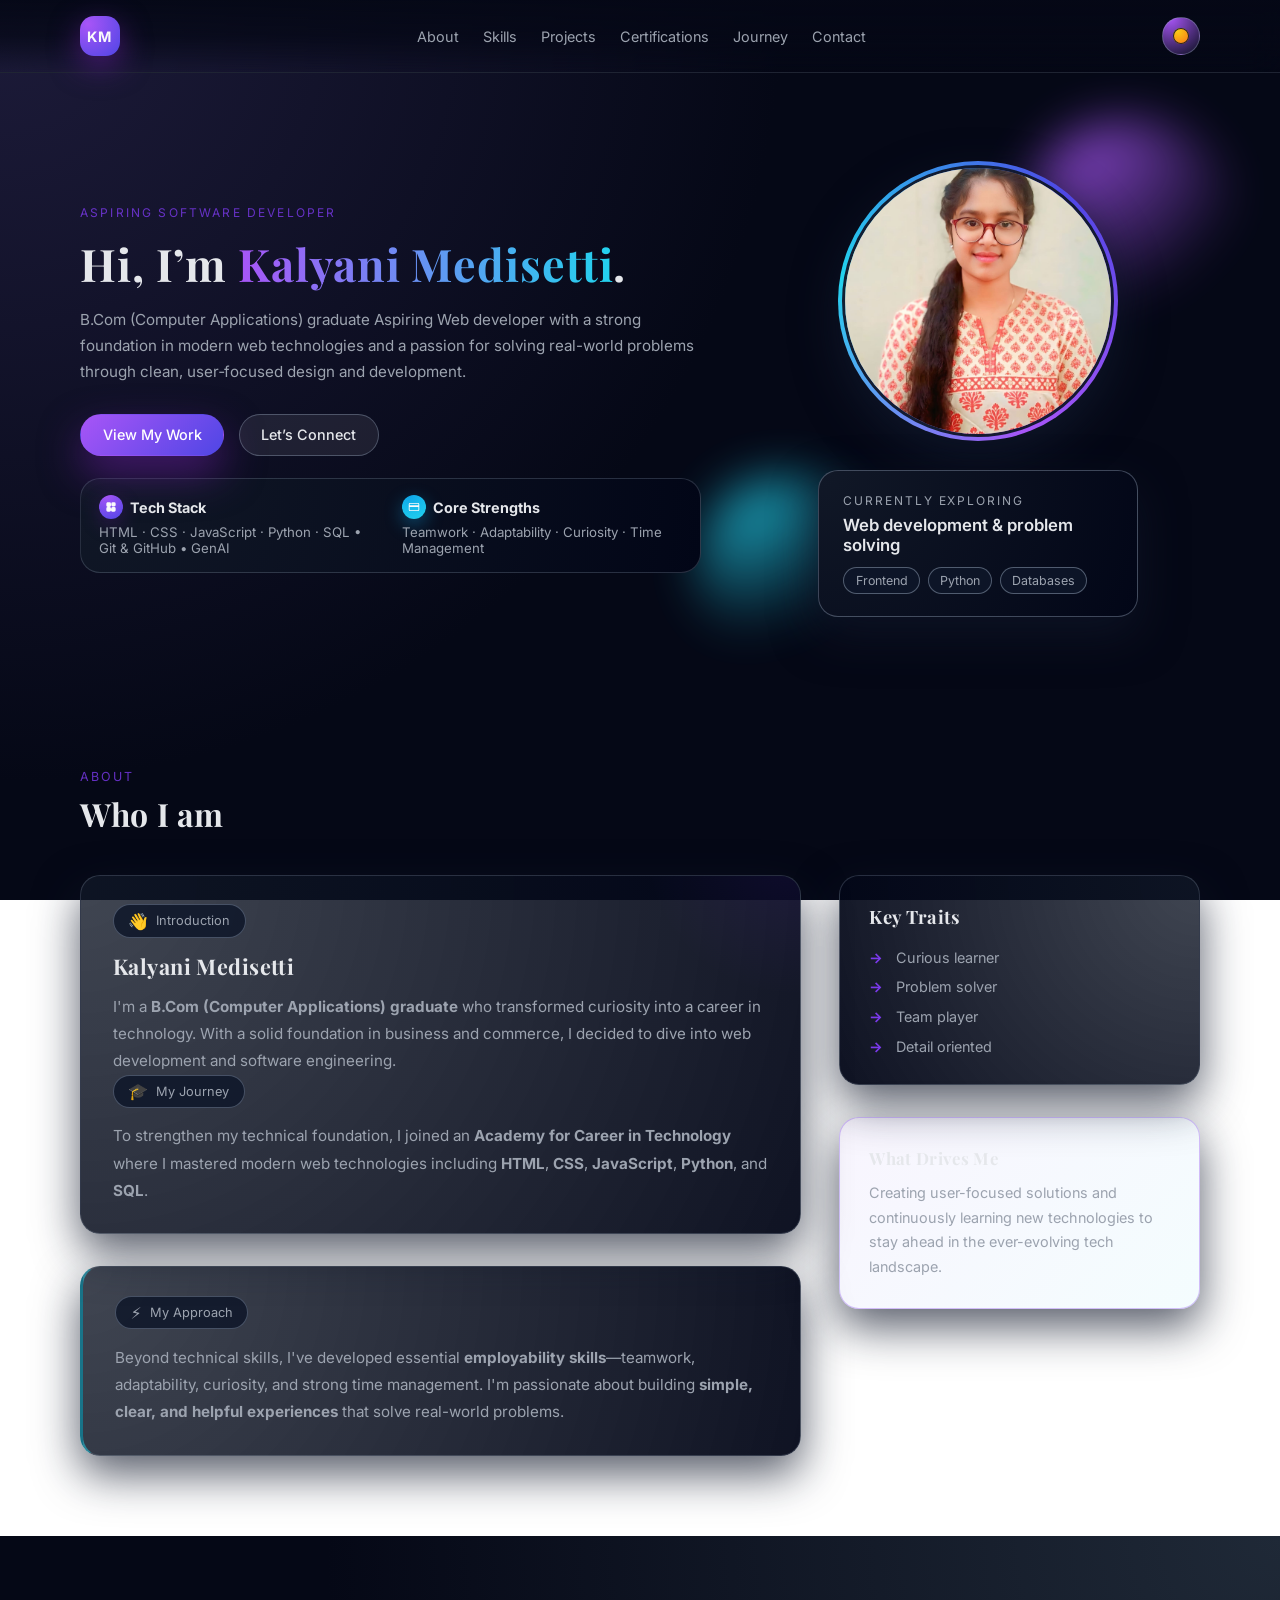
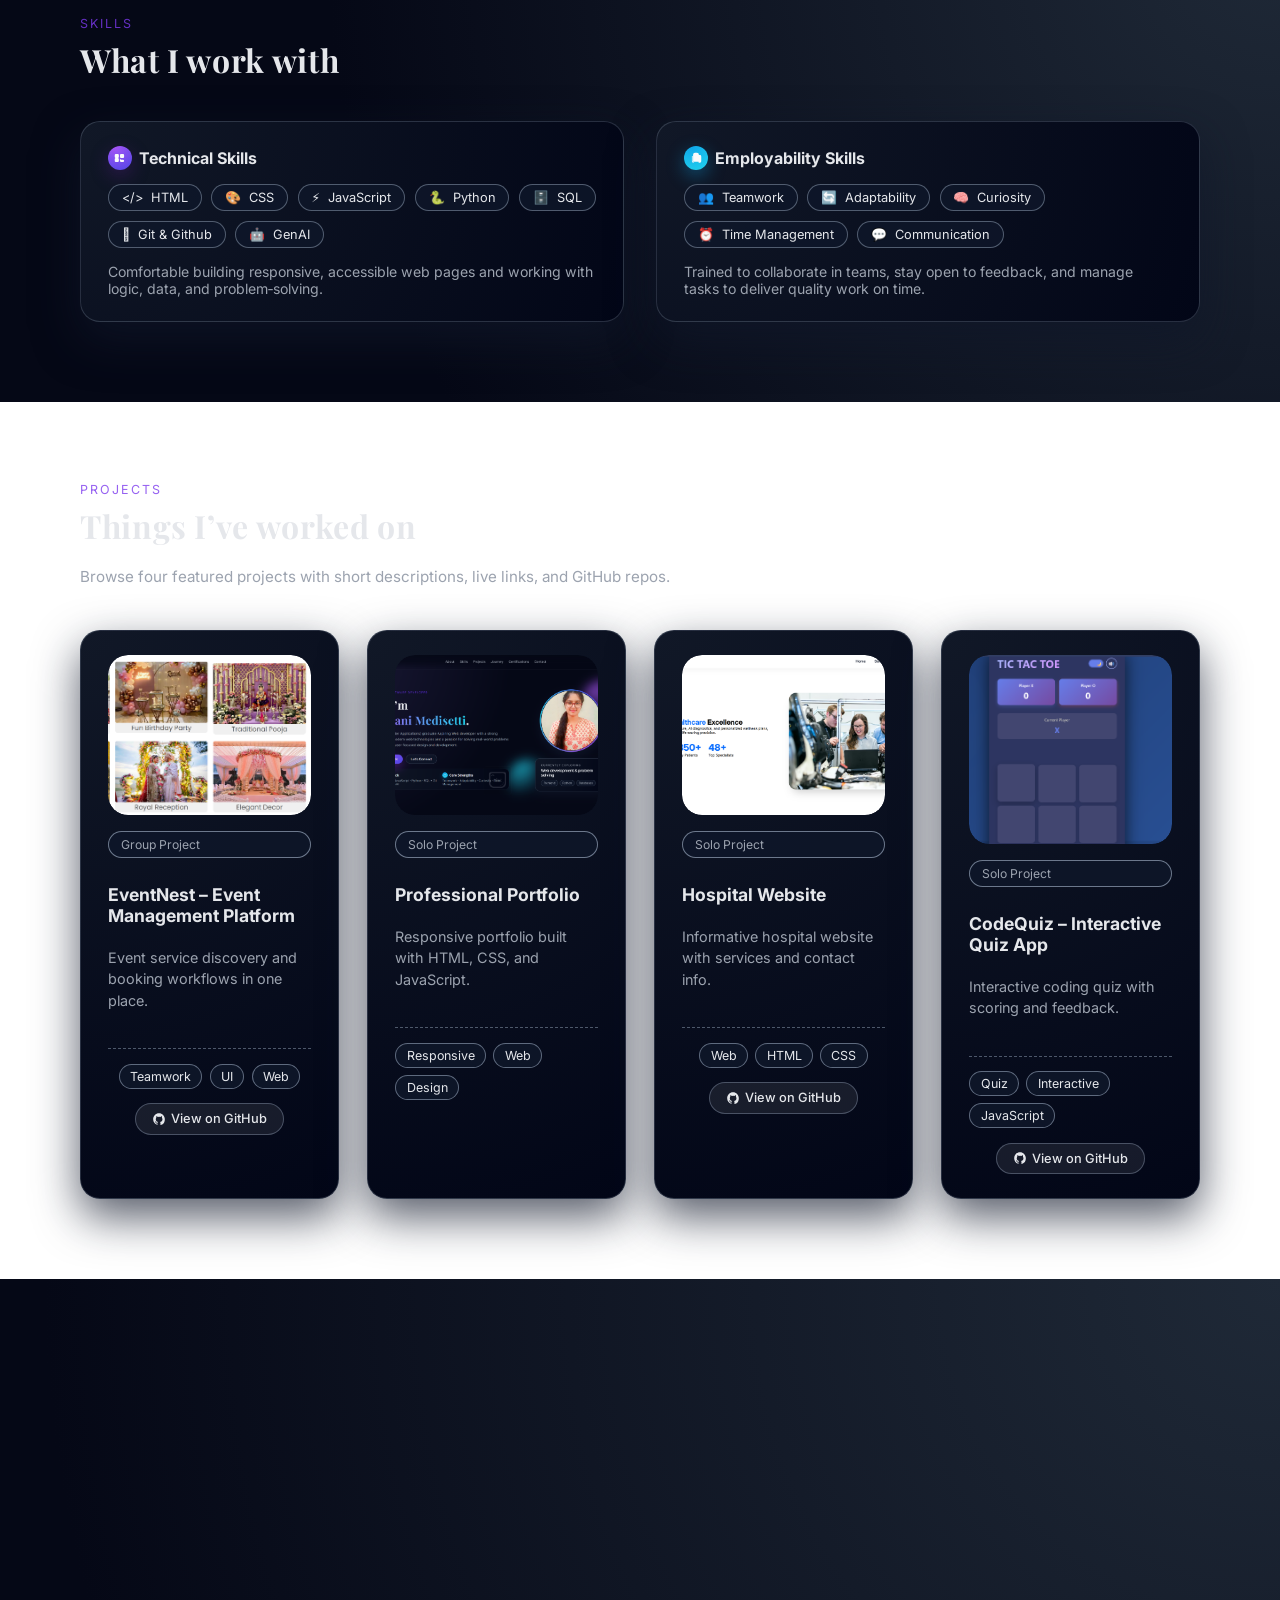
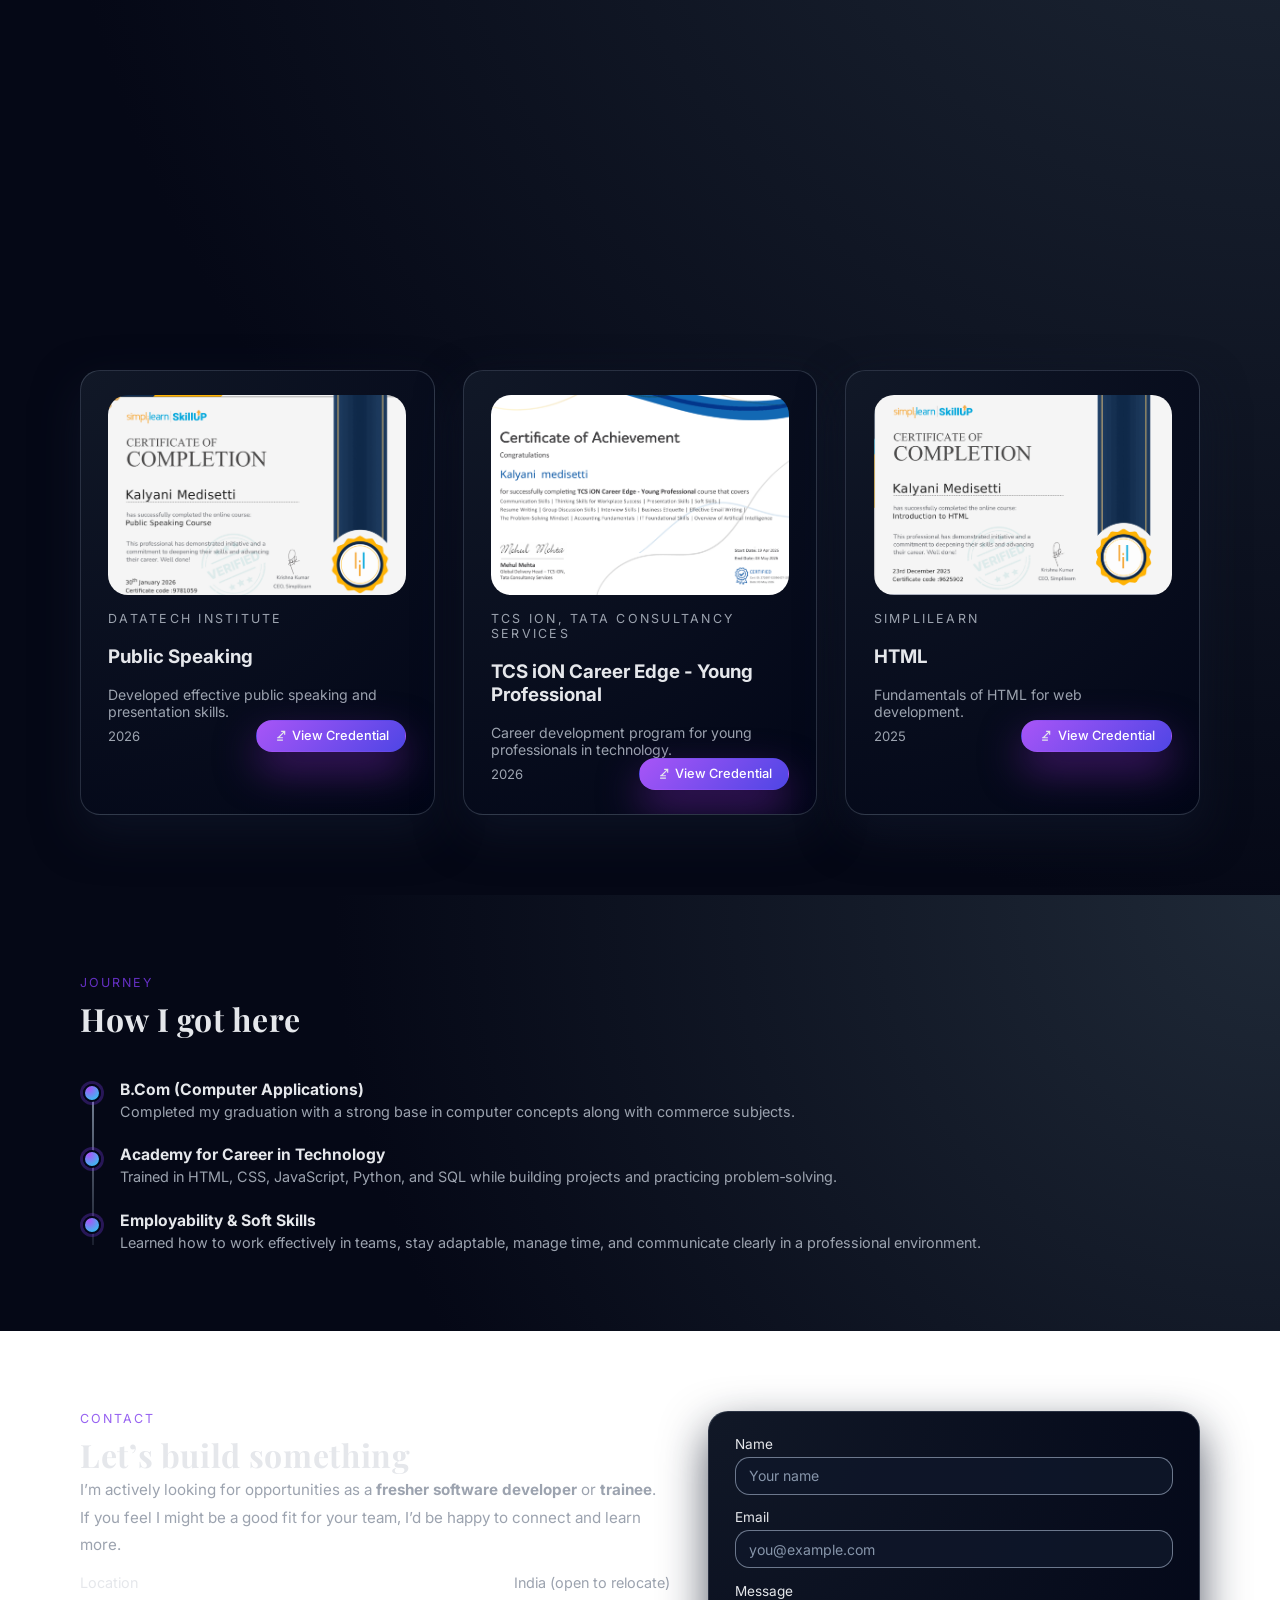
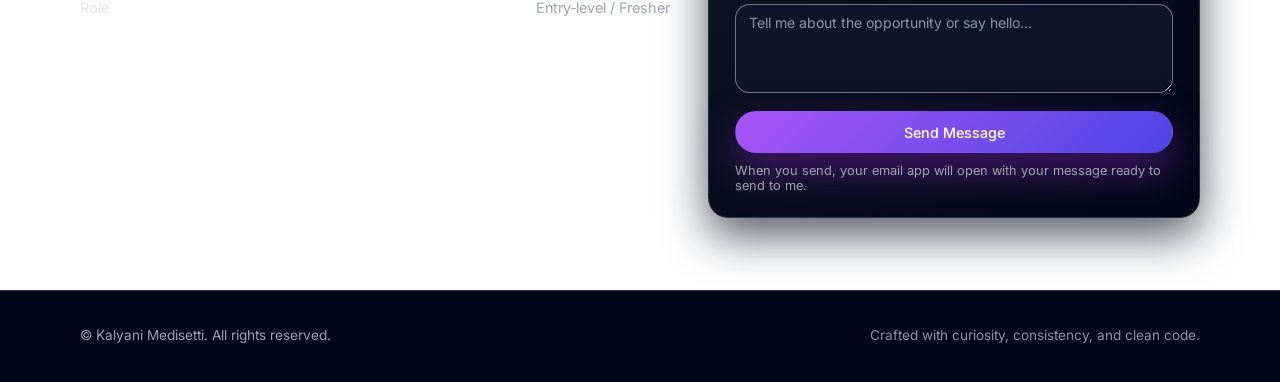
==== index.html @ 781d3237 "updated" ====
<!DOCTYPE html>
<html lang="en">
  <head>
    <meta charset="UTF-8" />
    <meta name="viewport" content="width=device-width, initial-scale=1.0" />
    <title>Kalyani Medisetti | Portfolio</title>
    <meta
      name="description"
      content="Portfolio of Kalyani Medisetti, B.Com (Computer Applications) graduate and aspiring software developer skilled in HTML, CSS, JavaScript, Python, and SQL."
    />
    <link rel="preconnect" href="https://fonts.googleapis.com" />
    <link rel="preconnect" href="https://fonts.gstatic.com" crossorigin />
    <link
      href="https://fonts.googleapis.com/css2?family=Inter:wght@300;400;500;600;700&family=Playfair+Display:wght@500;700&display=swap"
      rel="stylesheet"
    />
    <link rel="stylesheet" href="styles.css" />
    <script src="https://cdn.jsdelivr.net/gh/micku7zu/vanilla-tilt.js@1.8.0/dist/vanilla-tilt.min.js"></script>
  </head>
  <body>
    <header class="header">
      <div class="container header__inner">
        <a href="#top" class="logo">KM</a>
        <nav class="nav" aria-label="Main navigation">
          <button
            class="nav__toggle"
            aria-label="Toggle navigation"
            aria-expanded="false"
          >
            <span></span>
            <span></span>
          </button>
          <ul class="nav__list">
            <li><a href="#about">About</a></li>
            <li><a href="#skills">Skills</a></li>
            <li><a href="#projects">Projects</a></li>
            <li><a href="#certifications">Certifications</a></li>
            <li><a href="#timeline">Journey</a></li>
            <li><a href="#contact">Contact</a></li>
          </ul>
        </nav>
        <button class="theme-toggle" aria-label="Toggle dark mode">
          <span class="theme-toggle__icon"></span>
        </button>
      </div>
    </header>

    <main id="top">
      <section class="hero" aria-labelledby="hero-title">
        <div class="container hero__inner">
          <div class="hero__content">
            <p class="hero__eyebrow">Aspiring Software Developer</p>
            <h1 id="hero-title">
              Hi, I’m <span class="accent">Kalyani&nbsp;Medisetti</span>.
            </h1>
            <p class="hero__subtitle">
              B.Com (Computer Applications) graduate
              Aspiring Web developer with a strong foundation in
              modern web technologies and a passion for solving real-world
              problems through clean, user‑focused design and development.
            </p>
            <div class="hero__actions">
              <a href="#projects" class="btn btn--primary">View My Work</a>
              <a href="#contact" class="btn btn--ghost">Let’s Connect</a>
            </div>
            <div class="hero__meta">
              <div>
                <h3>
                  <span class="icon-circle">
                    <svg viewBox="0 0 24 24" aria-hidden="true">
                      <path
                        d="M4 6.5C4 5.12 5.12 4 6.5 4h3A2.5 2.5 0 0 1 12 6.5v3A2.5 2.5 0 0 1 9.5 12h-3A2.5 2.5 0 0 1 4 9.5v-3Zm8.5 0A2.5 2.5 0 0 1 15 4.01h2.5A2.5 2.5 0 0 1 20 6.5v2.5A2.5 2.5 0 0 1 17.5 11h-2.5a2.5 2.5 0 0 1-2.5-2.5V6.5Zm-8.5 8A2.5 2.5 0 0 1 6.5 12h3A2.5 2.5 0 0 1 12 14.5v3A2.5 2.5 0 0 1 9.5 20h-3A2.5 2.5 0 0 1 4 17.5v-3Zm8.5 0A2.5 2.5 0 0 1 15 12.01h2.5A2.5 2.5 0 0 1 20 14.5v3A2.5 2.5 0 0 1 17.5 20h-2.5A2.5 2.5 0 0 1 12 17.5v-3Z"
                      />
                    </svg>
                  </span>
                  Tech Stack
                </h3>
                <p>HTML · CSS · JavaScript · Python · SQL • Git & GitHub • GenAI</p>
              </div>
              <div>
                <h3>
                  <span class="icon-circle icon-circle--secondary">
                    <svg viewBox="0 0 24 24" aria-hidden="true">
                      <path
                        d="M5.25 5A2.25 2.25 0 0 0 3 7.25v9.5A2.25 2.25 0 0 0 5.25 19h13.5A2.25 2.25 0 0 0 21 16.75v-9.5A2.25 2.25 0 0 0 18.75 5H5.25Zm0 1.5h13.5a.75.75 0 0 1 .75.75V9h-15V7.25a.75.75 0 0 1 .75-.75Zm-.75 5.5h15v4.75a.75.75 0 0 1-.75.75H5.25a.75.75 0 0 1-.75-.75V12Z"
                      />
                    </svg>
                  </span>
                  Core Strengths
                </h3>
                <p>Teamwork · Adaptability · Curiosity · Time Management</p>
              </div>
            </div>
          </div>
          <div class="hero__visual">
            <div class="hero__photo-wrapper">
              <img
                src="./WhatsApp Image 2026-02-04 at 10.02.28 PM.jpeg"
                alt="Portrait of Kalyani Medisetti"
                class="hero__photo"
              />
            </div>
            <div class="hero-card">
              <p class="hero-card__label">Currently exploring</p>
              <p class="hero-card__title">Web development & problem solving</p>
              <div class="hero-card__tags">
                <span>Frontend</span>
                <span>Python</span>
                <span>Databases</span>
              </div>
            </div>
            <div class="hero__orb hero__orb--1"></div>
            <div class="hero__orb hero__orb--2"></div>
          </div>
        </div>
      </section>

      <section id="about" class="section" aria-labelledby="about-title">
        <div class="container section__inner">
          <div class="section__header">
            <p class="section__eyebrow">About</p>
            <h2 id="about-title">Who I am</h2>
          </div>
          <div class="about__container">
            <div class="about__main">
              <div class="about__card about__intro">
                <div class="about__card-badge">
                  <span class="badge-icon">👋</span>
                  <span>Introduction</span>
                </div>
                <h3>Kalyani Medisetti</h3>
                <p class="about__intro-text">
                  I'm a <strong>B.Com (Computer Applications) graduate</strong> who transformed curiosity into a career in technology. With a solid foundation in business and commerce, I decided to dive into web development and software engineering.
                
                <div class="about__card-badge">
                  <span class="badge-icon">🎓</span>
                  <span>My Journey</span>
                </div>
                <p>
                  To strengthen my technical foundation, I joined an <strong>Academy for Career in Technology</strong> where I mastered modern web technologies including <strong>HTML</strong>, <strong>CSS</strong>, <strong>JavaScript</strong>, <strong>Python</strong>, and <strong>SQL</strong>.
                </p>
              </div>

              <div class="about__card about__approach">
                <div class="about__card-badge">
                  <span class="badge-icon">⚡</span>
                  <span>My Approach</span>
                </div>
                <p>
                  Beyond technical skills, I've developed essential <strong>employability skills</strong>—teamwork, adaptability, curiosity, and strong time management. I'm passionate about building <strong>simple, clear, and helpful experiences</strong> that solve real-world problems.
                </p>
              </div>
            </div>

            <div class="about__sidebar">
              <div class="about__highlights">
                <h3 class="highlights__title">Key Traits</h3>
                <ul class="highlights__list">
                  <li>
                    <span class="highlight-icon">→</span>
                    <span>Curious learner</span>
                  </li>
                  <li>
                    <span class="highlight-icon">→</span>
                    <span>Problem solver</span>
                  </li>
                  <li>
                    <span class="highlight-icon">→</span>
                    <span>Team player</span>
                  </li>
                  <li>
                    <span class="highlight-icon">→</span>
                    <span>Detail oriented</span>
                  </li>
                </ul>
              </div>

              <div class="about__focus">
                <h3 class="focus__title">What Drives Me</h3>
                <p class="focus__text">
                  Creating user-focused solutions and continuously learning new technologies to stay ahead in the ever-evolving tech landscape.
                </p>
              </div>
            </div>
          </div>
        </div>
      </section>

      <section id="skills" class="section section--alt" aria-labelledby="skills-title">
        <div class="container section__inner">
            <div class="section__header">
              <p class="section__eyebrow">Skills</p>
              <h2 id="skills-title">What I work with</h2>
            </div>
          <div class="skills__grid">
            <div class="card skills__card">
              <h3>
                <span class="icon-circle">
                  <svg viewBox="0 0 24 24" aria-hidden="true">
                    <path
                      d="M4.75 5A1.75 1.75 0 0 0 3 6.75v3.5A1.75 1.75 0 0 0 4.75 12h3.5A1.75 1.75 0 0 0 10 10.25v-3.5A1.75 1.75 0 0 0 8.25 5h-3.5Zm0 7A1.75 1.75 0 0 0 3 13.75v3.5A1.75 1.75 0 0 0 4.75 19h3.5A1.75 1.75 0 0 0 10 17.25v-3.5A1.75 1.75 0 0 0 8.25 12h-3.5Zm7.25-5.25A1.75 1.75 0 0 1 13.75 5h3.5A1.75 1.75 0 0 1 19 6.75v3.5A1.75 1.75 0 0 1 17.25 12h-3.5A1.75 1.75 0 0 1 12 10.25v-3.5Zm1.75 7.25A1.75 1.75 0 0 0 12 16.75v.5A1.75 1.75 0 0 0 13.75 19h3.5A1.75 1.75 0 0 0 19 17.25v-.5A1.75 1.75 0 0 0 17.25 15h-3.5Z"
                    />
                  </svg>
                </span>
                Technical Skills
              </h3>
              <ul class="chip-list">
                <li><span class="chip-icon">&lt;/&gt;</span> HTML</li>
                <li><span class="chip-icon">🎨</span> CSS</li>
                <li><span class="chip-icon">⚡</span> JavaScript</li>
                <li><span class="chip-icon">🐍</span> Python</li>
                <li><span class="chip-icon">🗄️</span> SQL</li>
                <li><span class="chip-icon"></span> Git & Github</li>
                <li><span class="chip-icon">🤖</span> GenAI</li>
              </ul>
              <p class="card__note">
                Comfortable building responsive, accessible web pages and
                working with logic, data, and problem‑solving.
              </p>
            </div>
            <div class="card skills__card">
              <h3>
                <span class="icon-circle icon-circle--secondary">
                  <svg viewBox="0 0 24 24" aria-hidden="true">
                    <path
                      d="M7 6.25A3.25 3.25 0 0 1 10.25 3h3.5A3.25 3.25 0 0 1 17 6.25V7h1.75A2.25 2.25 0 0 1 21 9.25v8.5A2.25 2.25 0 0 1 18.75 20h-9.5A2.25 2.25 0 0 1 7 17.75v-11.5ZM8.5 7V6.25c0-.97.78-1.75 1.75-1.75h3.5c.97 0 1.75.78 1.75 1.75V7h-7ZM5 8.75v9A2.25 2.25 0 0 0 7.25 20H16.5v-1.5h-9.5a.75.75 0 0 1-.75-.75v-9H5Z"
                    />
                  </svg>
                </span>
                Employability Skills
              </h3>
              <ul class="chip-list">
                <li><span class="chip-icon">👥</span> Teamwork</li>
                <li><span class="chip-icon">🔄</span> Adaptability</li>
                <li><span class="chip-icon">🧠</span> Curiosity</li>
                <li><span class="chip-icon">⏰</span> Time Management</li>
                <li><span class="chip-icon">💬</span> Communication</li>
              </ul>
              <p class="card__note">
                Trained to collaborate in teams, stay open to feedback, and
                manage tasks to deliver quality work on time.
              </p>
            </div>
          </div>
        </div>
      </section>

      <section
        id="projects"
        class="section"
        aria-labelledby="projects-title"
      >
        <div class="container section__inner">
          <div class="section__header">
            <p class="section__eyebrow">Projects</p>
            <h2 id="projects-title">Things I’ve worked on</h2>
            <p class="section__description">
              Browse four featured projects with short descriptions, live links, and GitHub repos.
            </p>
          </div>
          <div id="project-list" class="projects__grid">
            <p class="loading">Loading projects...</p>
          </div>
        </div>
      </section>

      <section
        id="certifications"
        class="section section--alt"
        aria-labelledby="certifications-title"
      >
        <div class="container section__inner">
          <div class="section__header">
            <p class="section__eyebrow">Certifications</p>
            <h2 id="certifications-title">Verified Certificates</h2>
            <p class="section__description">
              Each certificate includes a short summary and image preview. Replace the image URLs in script.js with your own certificate photo links.
            </p>
          </div>
          <div id="certificate-list" class="certifications__grid">
            <p class="loading">Loading certificates...</p>
          </div>
        </div>
      </section>

      <section
        id="timeline"
        class="section section--alt"
        aria-labelledby="timeline-title"
      >
        <div class="container section__inner">
          <div class="section__header">
            <p class="section__eyebrow">Journey</p>
            <h2 id="timeline-title">How I got here</h2>
          </div>
          <ol class="timeline">
            <li class="timeline__item">
              <div class="timeline__marker"></div>
              <div class="timeline__content">
                <h3>B.Com (Computer Applications)</h3>
                <p>
                  Completed my graduation with a strong base in computer
                  concepts along with commerce subjects.
                </p>
              </div>
            </li>
            <li class="timeline__item">
              <div class="timeline__marker"></div>
              <div class="timeline__content">
                <h3>Academy for Career in Technology</h3>
                <p>
                  Trained in HTML, CSS, JavaScript, Python, and SQL while
                  building projects and practicing problem‑solving.
                </p>
              </div>
            </li>
            <li class="timeline__item">
              <div class="timeline__marker"></div>
              <div class="timeline__content">
                <h3>Employability & Soft Skills</h3>
                <p>
                  Learned how to work effectively in teams, stay adaptable,
                  manage time, and communicate clearly in a professional
                  environment.
                </p>
              </div>
            </li>
          </ol>
        </div>
      </section>

      <section
        id="contact"
        class="section contact"
        aria-labelledby="contact-title"
      >
        <div class="container section__inner contact__inner">
          <div>
            <div class="section__header">
              <p class="section__eyebrow">Contact</p>
              <h2 id="contact-title">Let’s build something</h2>
            </div>
            <p class="contact__text">
              I’m actively looking for opportunities as a
              <strong>fresher software developer</strong> or
              <strong>trainee</strong>. If you feel I might be a good fit for
              your team, I’d be happy to connect and learn more.
            </p>
            <ul class="contact__summary">
              <li><span>Location</span><span>India (open to relocate)</span></li>
              <li><span>Role</span><span>Entry‑level / Fresher</span></li>
            </ul>
          </div>
          <form id="contact-form" class="contact__form" autocomplete="on">
            <div class="form__group">
              <label for="name">Name</label>
              <input id="name" name="name" type="text" placeholder="Your name" />
            </div>
            <div class="form__group">
              <label for="email">Email</label>
              <input
                id="email"
                name="email"
                type="email"
                placeholder="you@example.com"
              />
            </div>
            <div class="form__group">
              <label for="message">Message</label>
              <textarea
                id="message"
                name="message"
                rows="4"
                placeholder="Tell me about the opportunity or say hello..."
              ></textarea>
            </div>
            <button type="submit" class="btn btn--primary btn--full">
              Send Message
            </button>
            <p class="form__note">
              When you send, your email app will open with your message ready to
              send to me.
            </p>
          </form>
        </div>
      </section>
    </main>

    <footer class="footer">
      <div class="container footer__inner">
        <p>© <span id="year"></span> Kalyani Medisetti. All rights reserved.</p>
        <p class="footer__note">
          Crafted with curiosity, consistency, and clean code.
        </p>
      </div>
    </footer>
    <script src="script.js"></script>
  </body>
</html>
---- styles.css ----
:root {
  --bg: #050816;
  --bg-elevated: #0b1020;
  --bg-soft: #10162b;
  --accent: #7c3aed;
  --accent-soft: rgba(124, 58, 237, 0.2);
  --accent-strong: rgba(124, 58, 237, 0.8);
  --text: #e5e7eb;
  --text-soft: #9ca3af;
  --border-subtle: rgba(148, 163, 184, 0.25);
  --shadow-soft: 0 18px 45px rgba(15, 23, 42, 0.7);
  --radius-lg: 1.25rem;
  --radius-full: 999px;
  --nav-height: 72px;
}

*,
*::before,
*::after {
  box-sizing: border-box;
}

html {
  scroll-behavior: smooth;
}

body {
  margin: 0;
  min-height: 100vh;
  font-family: "Inter", system-ui, -apple-system, BlinkMacSystemFont, "Segoe UI",
    sans-serif;
  background: radial-gradient(circle at top left, #1d1b3a, #050816 50%) fixed;
  color: var(--text);
  -webkit-font-smoothing: antialiased;
}

img {
  max-width: 100%;
  display: block;
}

a {
  color: inherit;
  text-decoration: none;
}

button,
input,
textarea {
  font-family: inherit;
}

.container {
  width: min(1120px, 100% - 2.5rem);
  margin-inline: auto;
}

.header {
  position: sticky;
  top: 0;
  z-index: 40;
  backdrop-filter: blur(18px);
  background: linear-gradient(
    to bottom,
    rgba(5, 8, 22, 0.95),
    rgba(5, 8, 22, 0.75),
    transparent
  );
  border-bottom: 1px solid rgba(148, 163, 184, 0.18);
}

.header__inner {
  display: flex;
  align-items: center;
  justify-content: space-between;
  height: var(--nav-height);
}

.logo {
  width: 40px;
  height: 40px;
  border-radius: 14px;
  background: radial-gradient(circle at 20% 20%, #a855f7, #4f46e5);
  display: grid;
  place-items: center;
  font-weight: 700;
  letter-spacing: 0.08em;
  font-size: 0.9rem;
  color: #f9fafb;
  box-shadow: 0 10px 30px rgba(88, 28, 135, 0.8);
}

.nav {
  display: flex;
  align-items: center;
  gap: 1.75rem;
}

.nav__list {
  list-style: none;
  display: flex;
  align-items: center;
  gap: 1.5rem;
  margin: 0;
  padding: 0;
}

.nav__list a {
  font-size: 0.9rem;
  color: var(--text-soft);
  padding: 0.35rem 0;
  position: relative;
  transition: color 0.2s ease;
}

.nav__list a::after {
  content: "";
  position: absolute;
  inset-inline: 0;
  bottom: -0.2rem;
  height: 2px;
  border-radius: 999px;
  background: linear-gradient(90deg, #a855f7, #22d3ee);
  transform-origin: center;
  transform: scaleX(0);
  transition: transform 0.22s ease-out;
}

.nav__list a:hover,
.nav__list a:focus-visible {
  color: #e5e7eb;
}

.nav__list a:hover::after,
.nav__list a:focus-visible::after {
  transform: scaleX(1);
}

.nav__toggle {
  display: none;
  flex-direction: column;
  justify-content: center;
  align-items: center;
  width: 40px;
  height: 40px;
  border-radius: 999px;
  border: 1px solid rgba(148, 163, 184, 0.35);
  background: rgba(15, 23, 42, 0.85);
  padding: 0;
  gap: 6px;
  cursor: pointer;
}

.nav__toggle span {
  width: 18px;
  height: 2px;
  border-radius: 999px;
  background: #e5e7eb;
  transition: transform 0.2s ease, opacity 0.2s ease;
}

.nav__toggle.is-open span:first-child {
  transform: translateY(4px) rotate(45deg);
}

.nav__toggle.is-open span:last-child {
  transform: translateY(-4px) rotate(-45deg);
}

.theme-toggle {
  width: 38px;
  height: 38px;
  border-radius: var(--radius-full);
  border: 1px solid rgba(148, 163, 184, 0.4);
  background: radial-gradient(circle at 20% 0%, #a855f7, #0b1020);
  display: grid;
  place-items: center;
  padding: 0;
  cursor: pointer;
  position: relative;
  overflow: hidden;
}

.theme-toggle__icon {
  width: 16px;
  height: 16px;
  border-radius: 999px;
  box-shadow: 0 0 0 1px rgba(15, 23, 42, 0.9) inset;
  background: radial-gradient(circle at 30% 20%, #facc15, #f97316);
}

.section {
  padding-block: 5rem;
}

.section--alt {
  background: radial-gradient(circle at top right, #1f2937 0, #050816 70%);
}

.section__inner {
  display: flex;
  flex-direction: column;
  gap: 2.5rem;
}

.section__header {
  max-width: 620px;
}

.section__description {
  margin: 1rem 0 0;
  color: var(--text-soft);
  font-size: 0.95rem;
  line-height: 1.8;
  max-width: 720px;
}

.section__eyebrow {
  text-transform: uppercase;
  letter-spacing: 0.16em;
  font-size: 0.78rem;
  color: var(--accent-strong);
  margin: 0 0 0.45rem;
}

.section h2 {
  margin: 0;
  font-family: "Playfair Display", system-ui, -apple-system, BlinkMacSystemFont,
    "Segoe UI", serif;
  font-size: clamp(1.8rem, 2.5vw, 2.4rem);
  letter-spacing: 0.02em;
}

.hero {
  padding-top: 5.5rem;
  padding-bottom: 4.5rem;
}

.hero__inner {
  display: grid;
  grid-template-columns: minmax(0, 1.4fr) minmax(0, 1fr);
  gap: 3.5rem;
  align-items: center;
}

.hero__eyebrow {
  margin: 0 0 0.85rem;
  text-transform: uppercase;
  letter-spacing: 0.18em;
  font-size: 0.75rem;
  color: var(--accent-strong);
}

.hero h1 {
  margin: 0 0 0.9rem;
  font-family: "Playfair Display", serif;
  font-size: clamp(2.4rem, 3.5vw, 3.2rem);
  letter-spacing: 0.02em;
}

.accent {
  background: linear-gradient(90deg, #a855f7, #22d3ee);
  -webkit-background-clip: text;
  color: transparent;
}

.hero__subtitle {
  margin: 0;
  color: var(--text-soft);
  font-size: 0.95rem;
  line-height: 1.7;
}

.hero__actions {
  display: flex;
  flex-wrap: wrap;
  gap: 0.9rem;
  margin-top: 1.8rem;
  margin-bottom: 1.4rem;
}

.btn {
  --btn-bg: rgba(15, 23, 42, 0.85);
  --btn-border: rgba(148, 163, 184, 0.5);
  --btn-color: #e5e7eb;
  display: inline-flex;
  align-items: center;
  justify-content: center;
  padding: 0.72rem 1.35rem;
  border-radius: 999px;
  border: 1px solid var(--btn-border);
  background: var(--btn-bg);
  color: var(--btn-color);
  font-size: 0.9rem;
  font-weight: 500;
  cursor: pointer;
  transition: transform 0.16s ease, box-shadow 0.16s ease,
    background 0.16s ease, border-color 0.16s ease;
  text-decoration: none;
}

.btn--primary {
  --btn-bg: linear-gradient(135deg, #a855f7, #4f46e5);
  --btn-border: transparent;
  box-shadow: 0 18px 40px rgba(88, 28, 135, 0.75);
  color: #fff;
}

.btn--ghost {
  --btn-bg: rgba(255, 255, 255, 0.08);
  --btn-border: rgba(148, 163, 184, 0.4);
}

.btn--ghost:hover,
.btn--ghost:focus-visible {
  --btn-bg: rgba(255, 255, 255, 0.14);
  --btn-border: rgba(148, 163, 184, 0.72);
}

.btn--full {
  width: 100%;
}

.btn:hover,
.btn:focus-visible {
  transform: translateY(-1px);
  box-shadow: 0 20px 40px rgba(15, 23, 42, 0.7);
}

.btn--icon {
  gap: 0.45rem;
}

.certificate__meta {
  display: flex;
  align-items: center;
  gap: 0.9rem;
  flex-wrap: wrap;
}

.hero__meta {
  display: grid;
  grid-template-columns: repeat(2, minmax(0, 1fr));
  gap: 1.4rem;
  margin-top: 1.4rem;
  padding: 1rem 1.1rem;
  border-radius: 1.25rem;
  border: 1px solid var(--border-subtle);
  background: radial-gradient(circle at top left, #111827, #020617);
}

.hero__meta h3 {
  margin: 0 0 0.3rem;
  font-size: 0.9rem;
  display: flex;
  align-items: center;
  gap: 0.45rem;
}

.hero__meta p {
  margin: 0;
  color: var(--text-soft);
  font-size: 0.83rem;
}

.hero__visual {
  position: relative;
  min-height: 260px;
  display: flex;
  align-items: center;
  justify-content: center;
  flex-direction: column;
  gap: 1.8rem;
}

.hero__photo-wrapper {
  width: 280px;
  height: 280px;
  border-radius: 50%;
  padding: 4px;
  background: conic-gradient(
    from 160deg,
    #a855f7,
    #22d3ee,
    #4f46e5,
    #a855f7
  );
  box-shadow: 0 18px 45px rgba(15, 23, 42, 0.9);
}

.hero__photo {
  width: 100%;
  height: 100%;
  border-radius: 50%;
  object-fit: cover;
  border: 3px solid rgba(15, 23, 42, 0.95);
}

.hero-card {
  position: relative;
  padding: 1.4rem 1.5rem;
  border-radius: var(--radius-lg);
  border: 1px solid rgba(148, 163, 184, 0.4);
  background: radial-gradient(circle at top left, #111827, #020617);
  box-shadow: var(--shadow-soft);
  max-width: 320px;
}

.hero-card__label {
  margin: 0 0 0.4rem;
  font-size: 0.75rem;
  letter-spacing: 0.16em;
  text-transform: uppercase;
  color: var(--text-soft);
}

.hero-card__title {
  margin: 0 0 0.8rem;
  font-size: 1.05rem;
  font-weight: 600;
}

.hero-card__tags {
  display: flex;
  flex-wrap: wrap;
  gap: 0.5rem;
}

.hero-card__tags span {
  padding: 0.3rem 0.7rem;
  border-radius: 999px;
  background: rgba(15, 23, 42, 0.85);
  border: 1px solid rgba(148, 163, 184, 0.5);
  font-size: 0.78rem;
  color: var(--text-soft);
}

.hero__orb {
  position: absolute;
  border-radius: 999px;
  filter: blur(24px);
  opacity: 0.9;
  z-index: -1;
}

.hero__orb--1 {
  width: 220px;
  height: 220px;
  background: radial-gradient(circle at 20% 0%, #a855f7, transparent 70%);
  top: -40px;
  right: -40px;
}

.hero__orb--2 {
  width: 180px;
  height: 180px;
  background: radial-gradient(circle at 20% 0%, #22d3ee, transparent 70%);
  bottom: -40px;
  left: -60px;
}

.about__grid {
  display: grid;
  grid-template-columns: repeat(2, minmax(0, 1fr));
  gap: 1.8rem;
}

.about__text {
  margin: 0;
  color: var(--text-soft);
  font-size: 0.96rem;
  line-height: 1.9;
}

/* New About Section Layout */
.about__container {
  display: grid;
  grid-template-columns: 2fr 1fr;
  gap: 2.4rem;
  align-items: start;
}

.about__main {
  display: flex;
  flex-direction: column;
  gap: 2rem;
}

.about__card {
  padding: 1.8rem 2rem;
  border-radius: var(--radius-lg);
  border: 1px solid var(--border-subtle);
  background: radial-gradient(circle at top left, rgba(17, 24, 39, 0.8), rgba(2, 6, 23, 0.95));
  box-shadow: var(--shadow-soft);
  transition: transform 0.2s ease, border-color 0.2s ease;
}

.about__card:hover {
  transform: translateY(-2px);
  border-color: rgba(148, 163, 184, 0.5);
}

.about__card h3 {
  margin: 0 0 0.8rem;
  font-family: "Playfair Display", serif;
  font-size: 1.35rem;
  letter-spacing: 0.02em;
}

.about__card p {
  margin: 0;
  color: var(--text-soft);
  font-size: 0.95rem;
  line-height: 1.8;
}

.about__card-badge {
  display: inline-flex;
  align-items: center;
  gap: 0.5rem;
  padding: 0.35rem 0.9rem;
  border-radius: 999px;
  background: rgba(15, 23, 42, 0.85);
  border: 1px solid rgba(148, 163, 184, 0.4);
  font-size: 0.8rem;
  color: var(--text-soft);
  margin-bottom: 0.9rem;
}

.badge-icon {
  font-size: 1rem;
}

.about__intro {
  position: relative;
  overflow: hidden;
}

.about__intro::before {
  content: "";
  position: absolute;
  top: -50%;
  right: -20%;
  width: 300px;
  height: 300px;
  background: radial-gradient(circle, rgba(124, 58, 237, 0.1), transparent 70%);
  border-radius: 50%;
  pointer-events: none;
}

.about__intro-text {
  font-size: 1rem;
  line-height: 1.8;
}

.about__journey {
  border-left: 3px solid rgba(124, 58, 237, 0.5);
}

.about__journey p {
  position: relative;
}

.about__approach {
  border-left: 3px solid rgba(34, 211, 238, 0.5);
}

.about__sidebar {
  display: flex;
  flex-direction: column;
  gap: 2rem;
}

.about__highlights {
  padding: 1.8rem 1.8rem;
  border-radius: var(--radius-lg);
  border: 1px solid var(--border-subtle);
  background: radial-gradient(circle at top right, rgba(17, 24, 39, 0.8), rgba(2, 6, 23, 0.95));
  box-shadow: var(--shadow-soft);
}

.highlights__title {
  margin: 0 0 1.2rem;
  font-family: "Playfair Display", serif;
  font-size: 1.15rem;
  letter-spacing: 0.02em;
}

.highlights__list {
  list-style: none;
  margin: 0;
  padding: 0;
  display: grid;
  gap: 0.8rem;
}

.highlights__list li {
  display: flex;
  align-items: center;
  gap: 0.8rem;
  color: var(--text-soft);
  font-size: 0.9rem;
}

.highlight-icon {
  color: var(--accent);
  font-weight: 700;
  flex-shrink: 0;
}

.about__focus {
  padding: 1.8rem 1.8rem;
  border-radius: var(--radius-lg);
  border: 1px solid rgba(124, 58, 237, 0.3);
  background: linear-gradient(135deg, rgba(124, 58, 237, 0.05), rgba(34, 211, 238, 0.05));
  box-shadow: var(--shadow-soft);
}

.focus__title {
  margin: 0 0 0.8rem;
  font-family: "Playfair Display", serif;
  font-size: 1.05rem;
  letter-spacing: 0.02em;
}

.focus__text {
  margin: 0;
  color: var(--text-soft);
  font-size: 0.9rem;
  line-height: 1.7;
}

/* Responsive */
@media (max-width: 768px) {
  .about__container {
    grid-template-columns: 1fr;
  }

  .about__card {
    padding: 1.5rem 1.6rem;
  }

  .about__card h3 {
    font-size: 1.2rem;
  }
}

.skills__grid {
  display: grid;
  grid-template-columns: repeat(2, minmax(0, 1fr));
  gap: 2rem;
}

.card {
  padding: 1.5rem 1.7rem;
  border-radius: var(--radius-lg);
  border: 1px solid var(--border-subtle);
  background: radial-gradient(circle at top left, #111827, #020617);
  box-shadow: var(--shadow-soft);
}

.skills__card h3 {
  margin: 0 0 0.9rem;
  font-size: 1rem;
  display: flex;
  align-items: center;
  gap: 0.45rem;
}

.icon-circle {
  width: 24px;
  height: 24px;
  border-radius: 999px;
  display: inline-flex;
  align-items: center;
  justify-content: center;
  background: radial-gradient(circle at 30% 0%, #a855f7, #4f46e5);
  box-shadow: 0 6px 18px rgba(88, 28, 135, 0.4);
}

.icon-circle--secondary {
  background: radial-gradient(circle at 30% 0%, #0ea5e9, #22d3ee);
  box-shadow: 0 6px 18px rgba(14, 165, 233, 0.4);
}

.icon-circle svg {
  width: 14px;
  height: 14px;
  fill: #f9fafb;
}

.chip-list {
  list-style: none;
  display: flex;
  flex-wrap: wrap;
  gap: 0.6rem;
  margin: 0 0 0.9rem;
  padding: 0;
}

.chip-list li {
  padding: 0.32rem 0.8rem;
  border-radius: 999px;
  border: 1px solid rgba(148, 163, 184, 0.5);
  background: rgba(15, 23, 42, 0.85);
  font-size: 0.8rem;
  display: flex;
  align-items: center;
  gap: 0.5rem;
}

.card__note {
  margin: 0;
  color: var(--text-soft);
  font-size: 0.88rem;
}

.projects__grid {
  display: grid;
  grid-template-columns: repeat(2, minmax(0, 1fr));
  gap: 1.75rem;
  overflow: visible;
}

@media (min-width: 1200px) {
  .projects__grid {
    grid-template-columns: repeat(4, minmax(0, 1fr));
  }
}

.project {
  position: relative;
  overflow: visible;
  cursor: default;
  transition: transform 0.18s ease, box-shadow 0.18s ease,
    border-color 0.18s ease;
  z-index: 0;
}

.project__content {
  display: grid;
  gap: 0.85rem;
}

.project__subtitle {
  margin: 0;
  color: var(--text-soft);
  font-size: 0.92rem;
  line-height: 1.5;
}

.projects__grid > .project {
  min-height: 100%;
}

.project__image-wrapper {
  overflow: hidden;
  border-radius: 1.25rem;
  margin-bottom: 1rem;
}

.project__image {
  width: 100%;
  min-height: 160px;
  object-fit: cover;
  display: block;
  border-radius: 1.25rem;
}

.project__content {
  display: grid;
  gap: 0.9rem;
}

.project__subtitle {
  margin-bottom: 0.9rem;
}

.project__actions {
  display: flex;
  align-items: center;
  gap: 0.8rem;
  flex-wrap: wrap;
  justify-content: flex-start;
}

.project__actions a {
  white-space: nowrap;
}

.project__meta {
  flex-direction: column;
  align-items: stretch;
}

.project__badge {
  margin-bottom: 0.75rem;
}

.project__tags {
  justify-content: flex-start;
}

.project__role {
  font-size: 0.82rem;
}

.loading {
  color: var(--text-soft);
}

.certifications__grid {
  display: grid;
  grid-template-columns: repeat(3, minmax(0, 1fr));
  gap: 1.75rem;
}

.certificate-card {
  overflow: hidden;
}

.certificate__visual {
  overflow: hidden;
  border-radius: 1.25rem;
  margin-bottom: 1rem;
}

.certificate__visual img {
  width: 100%;
  height: 200px;
  object-fit: cover;
  display: block;
}

.certificate__label {
  margin: 0 0 0.55rem;
  font-size: 0.78rem;
  color: var(--text-soft);
  text-transform: uppercase;
  letter-spacing: 0.18em;
}

.certificate__meta {
  display: flex;
  flex-wrap: wrap;
  gap: 0.7rem;
  align-items: center;
  justify-content: space-between;
}

.certificate__meta span {
  font-size: 0.82rem;
  color: var(--text-soft);
}

.project {
  position: relative;
  overflow: hidden;
  cursor: default;
  transition: transform 0.18s ease, box-shadow 0.18s ease,
    border-color 0.18s ease;
  z-index: 0;
}

.project:hover,
.project:focus-visible {
  z-index: 2;
}

.project::before {
  content: "";
  position: absolute;
  inset-inline: -40%;
  top: -60%;
  height: 60%;
  background: radial-gradient(
    circle at top,
    rgba(124, 58, 237, 0.46),
    transparent 60%
  );
  opacity: 0;
  transition: opacity 0.18s ease;
  pointer-events: none;
}

.project:hover,
.project:focus-visible {
  transform: translateY(-4px);
  box-shadow: 0 24px 60px rgba(15, 23, 42, 0.9);
  border-color: rgba(209, 213, 219, 0.5);
  z-index: 3;
}

.project:hover::before,
.project:focus-visible::before {
  opacity: 1;
}

.project__badge {
  display: inline-flex;
  align-items: center;
  gap: 0.45rem;
  padding: 0.3rem 0.75rem;
  border-radius: 999px;
  background: rgba(15, 23, 42, 0.85);
  border: 1px solid rgba(148, 163, 184, 0.7);
  font-size: 0.76rem;
  color: var(--text-soft);
  margin-bottom: 0.75rem;
}

.project__badge-icon {
  width: 16px;
  height: 16px;
  fill: #e5e7eb;
}

.project__title {
  margin: 0 0 0.4rem;
  font-size: 1.1rem;
}

.project__subtitle {
  margin: 0 0 1rem;
  color: var(--text-soft);
  font-size: 0.9rem;
}

.project__bullets {
  margin: 0 0 1rem;
  padding-left: 1.1rem;
  color: var(--text-soft);
  font-size: 0.89rem;
  display: grid;
  gap: 0.5rem;
}

.project__meta {
  display: flex;
  flex-wrap: wrap;
  gap: 0.9rem;
  align-items: center;
  justify-content: space-between;
  border-top: 1px dashed rgba(148, 163, 184, 0.5);
  padding-top: 0.9rem;
  margin-top: 0.4rem;
}

.project__actions {
  display: flex;
  align-items: center;
  gap: 0.8rem;
  flex-wrap: wrap;
  justify-content: flex-start;
}

.project__actions a {
  white-space: nowrap;
}

.project__tags {
  display: flex;
  flex-wrap: wrap;
  gap: 0.45rem;
  font-size: 0.78rem;
}

.project__tags span {
  padding: 0.25rem 0.65rem;
  border-radius: 999px;
  background: rgba(15, 23, 42, 0.9);
  border: 1px solid rgba(148, 163, 184, 0.6);
}

.project__role {
  margin: 0;
  font-size: 0.8rem;
  color: var(--text-soft);
}

.project__role span {
  color: #e5e7eb;
  font-weight: 500;
}

.btn--sm {
  padding: 0.45rem 1rem;
  font-size: 0.8rem;
}

.btn--icon {
  gap: 0.35rem;
}

.btn__icon {
  width: 14px;
  height: 14px;
  fill: #e5e7eb;
}

.timeline {
  list-style: none;
  margin: 0;
  padding: 0;
  position: relative;
}

.timeline::before {
  content: "";
  position: absolute;
  left: 12px;
  top: 0.4rem;
  bottom: 0.4rem;
  width: 2px;
  background: linear-gradient(
    to bottom,
    rgba(148, 163, 184, 0.8),
    rgba(148, 163, 184, 0.15)
  );
}

.timeline__item {
  position: relative;
  padding-left: 2.5rem;
  padding-bottom: 1.6rem;
}

.timeline__item:last-child {
  padding-bottom: 0;
}

.timeline__marker {
  position: absolute;
  left: 3px;
  top: 0.28rem;
  width: 18px;
  height: 18px;
  border-radius: 999px;
  border: 2px solid #020617;
  background: radial-gradient(circle at 30% 20%, #a855f7, #22d3ee);
  box-shadow: 0 0 0 3px rgba(124, 58, 237, 0.3);
}

.timeline__content h3 {
  margin: 0 0 0.25rem;
  font-size: 0.98rem;
}

.timeline__content p {
  margin: 0;
  color: var(--text-soft);
  font-size: 0.9rem;
}

.contact {
  padding-bottom: 4.5rem;
}

.contact__inner {
  display: grid;
  grid-template-columns: minmax(0, 1.2fr) minmax(0, 1fr);
  gap: 2.4rem;
  align-items: flex-start;
}

.contact__text {
  margin: 0 0 1rem;
  color: var(--text-soft);
  font-size: 0.95rem;
  line-height: 1.8;
}

.contact__summary {
  list-style: none;
  margin: 0;
  padding: 0;
  display: grid;
  gap: 0.5rem;
  font-size: 0.9rem;
}

.contact__summary li {
  display: flex;
  justify-content: space-between;
  gap: 1.5rem;
  color: var(--text-soft);
}

.contact__summary span:first-child {
  color: #e5e7eb;
}

.contact__form {
  padding: 1.5rem 1.6rem;
  border-radius: var(--radius-lg);
  border: 1px solid var(--border-subtle);
  background: radial-gradient(circle at top left, #111827, #020617);
  box-shadow: var(--shadow-soft);
}

.form__group {
  margin-bottom: 0.9rem;
}

.form__group label {
  display: block;
  margin-bottom: 0.3rem;
  font-size: 0.85rem;
  color: #e5e7eb;
}

.form__group input,
.form__group textarea {
  width: 100%;
  border-radius: 0.9rem;
  border: 1px solid rgba(148, 163, 184, 0.7);
  background: rgba(15, 23, 42, 0.9);
  padding: 0.6rem 0.8rem;
  color: #e5e7eb;
  font-size: 0.88rem;
  outline: none;
  transition: border-color 0.18s ease, box-shadow 0.18s ease,
    background 0.18s ease;
  resize: vertical;
}

.form__group input::placeholder,
.form__group textarea::placeholder {
  color: rgba(148, 163, 184, 0.9);
}

.form__group input:focus,
.form__group textarea:focus {
  border-color: #a855f7;
  box-shadow: 0 0 0 1px rgba(168, 85, 247, 0.4);
}

.form__note {
  margin: 0.6rem 0 0;
  color: var(--text-soft);
  font-size: 0.8rem;
}

.footer {
  border-top: 1px solid rgba(148, 163, 184, 0.28);
  padding-block: 1.4rem 1.6rem;
  background: radial-gradient(circle at top, #020617, #020617);
}

.footer__inner {
  display: flex;
  align-items: center;
  justify-content: space-between;
  gap: 1rem;
  font-size: 0.85rem;
  color: var(--text-soft);
}

.footer__note {
  opacity: 0.9;
}

.reveal {
  opacity: 0;
  transform: translateY(18px);
  transition: opacity 0.6s ease, transform 0.6s ease;
}

.reveal.is-visible {
  opacity: 1;
  transform: translateY(0);
}

@media (max-width: 900px) {
  .hero__inner {
    grid-template-columns: minmax(0, 1fr);
    gap: 2.7rem;
  }
  .projects__grid {
    grid-template-columns: minmax(0, 1fr);
  }
  .certifications__grid {
    grid-template-columns: minmax(0, 1fr);
  }
}

@media (max-width: 720px) {
  .certificate__visual img {
    height: 180px;
  }

  .hero__visual {
    order: -1;
  }

  .hero__meta {
    grid-template-columns: minmax(0, 1fr);
  }

  .about__grid {
    grid-template-columns: minmax(0, 1fr);
  }

  .skills__grid {
    grid-template-columns: minmax(0, 1fr);
  }

  .contact__inner {
    grid-template-columns: minmax(0, 1fr);
  }

  .footer__inner {
    flex-direction: column;
    align-items: flex-start;
  }
}

@media (max-width: 720px) {
  .container {
    width: min(100% - 1.8rem, 720px);
  }

  .header__inner {
    gap: 0.75rem;
  }

  .nav__toggle {
    display: flex;
  }

  .nav__list {
    position: fixed;
    inset-inline: 1.2rem;
    top: calc(var(--nav-height) + 0.7rem);
    border-radius: 1.1rem;
    background: rgba(15, 23, 42, 0.96);
    border: 1px solid rgba(148, 163, 184, 0.5);
    padding: 0.75rem 0.85rem;
    flex-direction: column;
    gap: 0.2rem;
    transform-origin: top;
    transform: scaleY(0);
    opacity: 0;
    pointer-events: none;
    transition: transform 0.18s ease, opacity 0.18s ease;
  }

  .nav__list.is-open {
    transform: scaleY(1);
    opacity: 1;
    pointer-events: auto;
  }

  .hero {
    padding-top: 4.5rem;
  }

  .hero__meta {
    padding: 0.8rem 0.9rem;
  }

  .card {
    padding: 1.3rem 1.35rem;
  }
}

@media (max-width: 480px) {
  .hero__actions {
    flex-direction: column;
    align-items: stretch;
  }

  .hero-card {
    width: 100%;
  }

  .hero__photo-wrapper {
    width: 220px;
    height: 220px;
  }

  .contact__summary li {
    flex-direction: column;
    align-items: flex-start;
  }
}
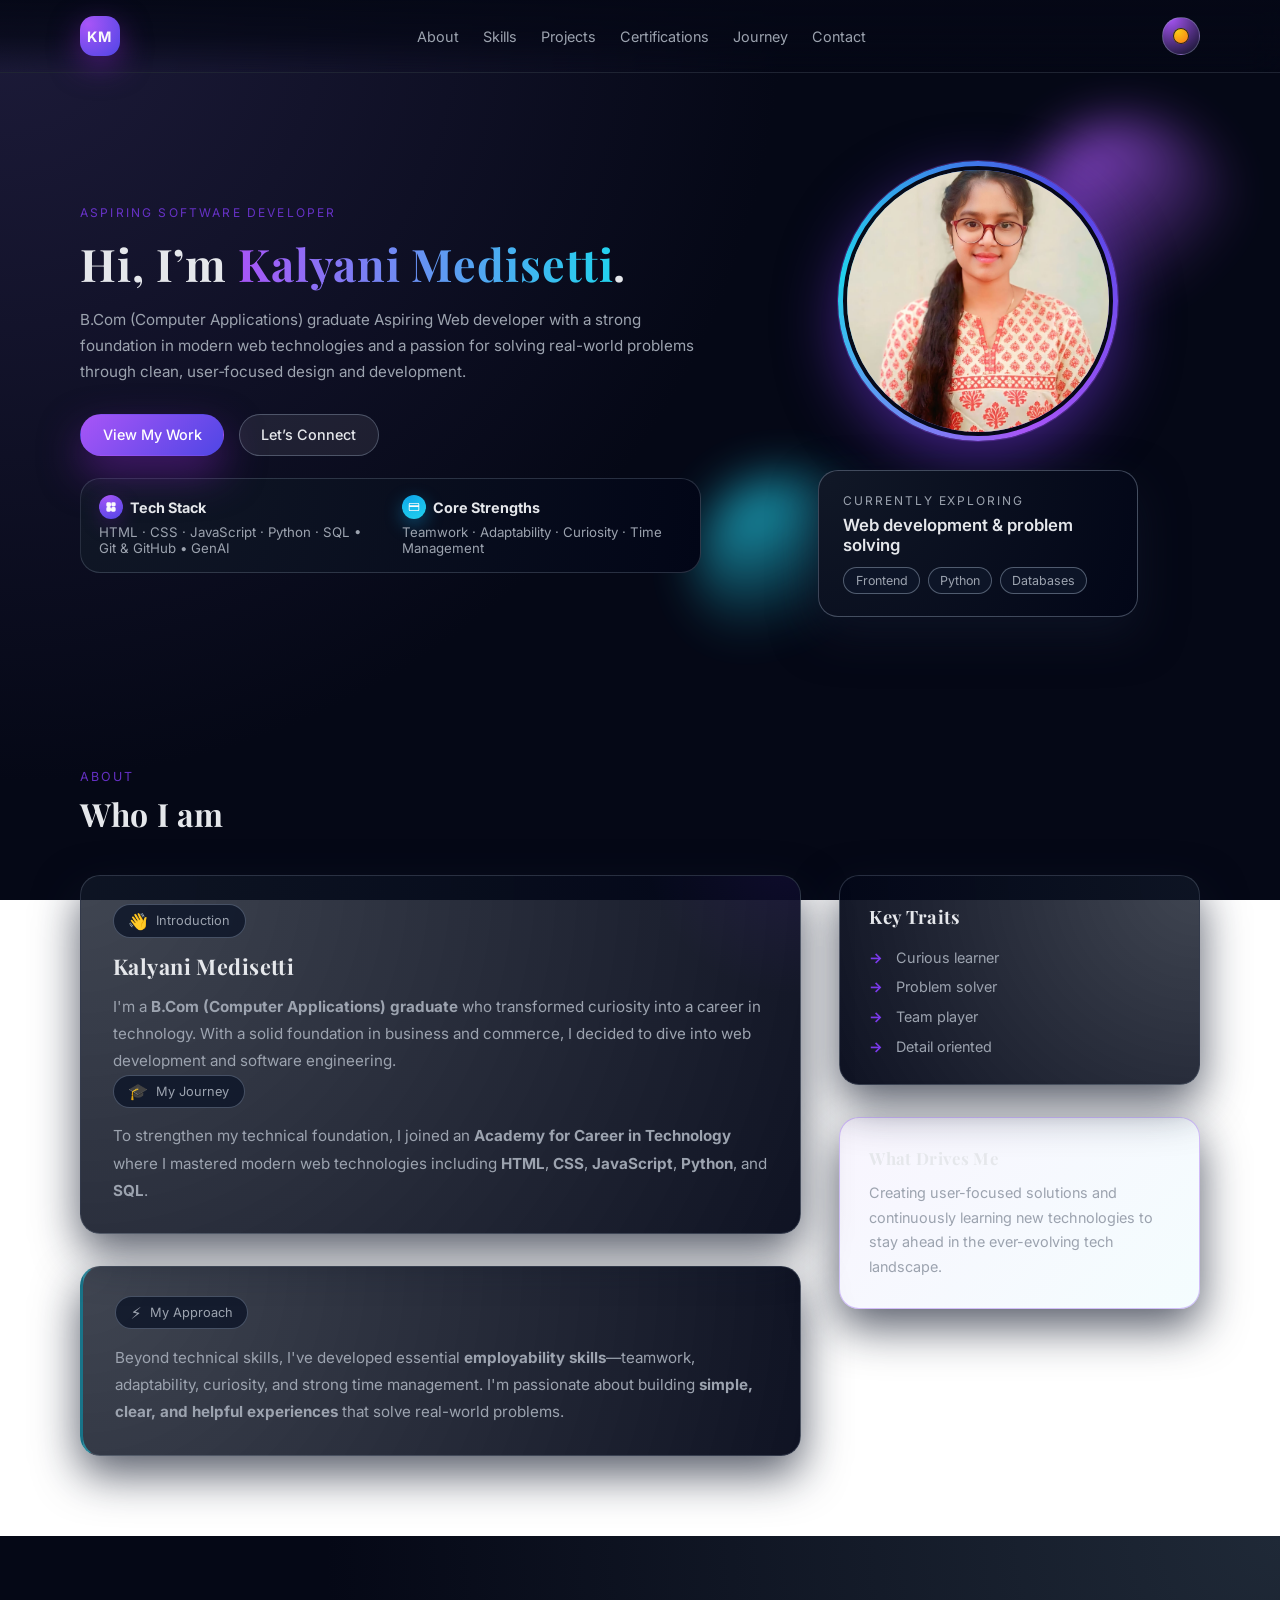
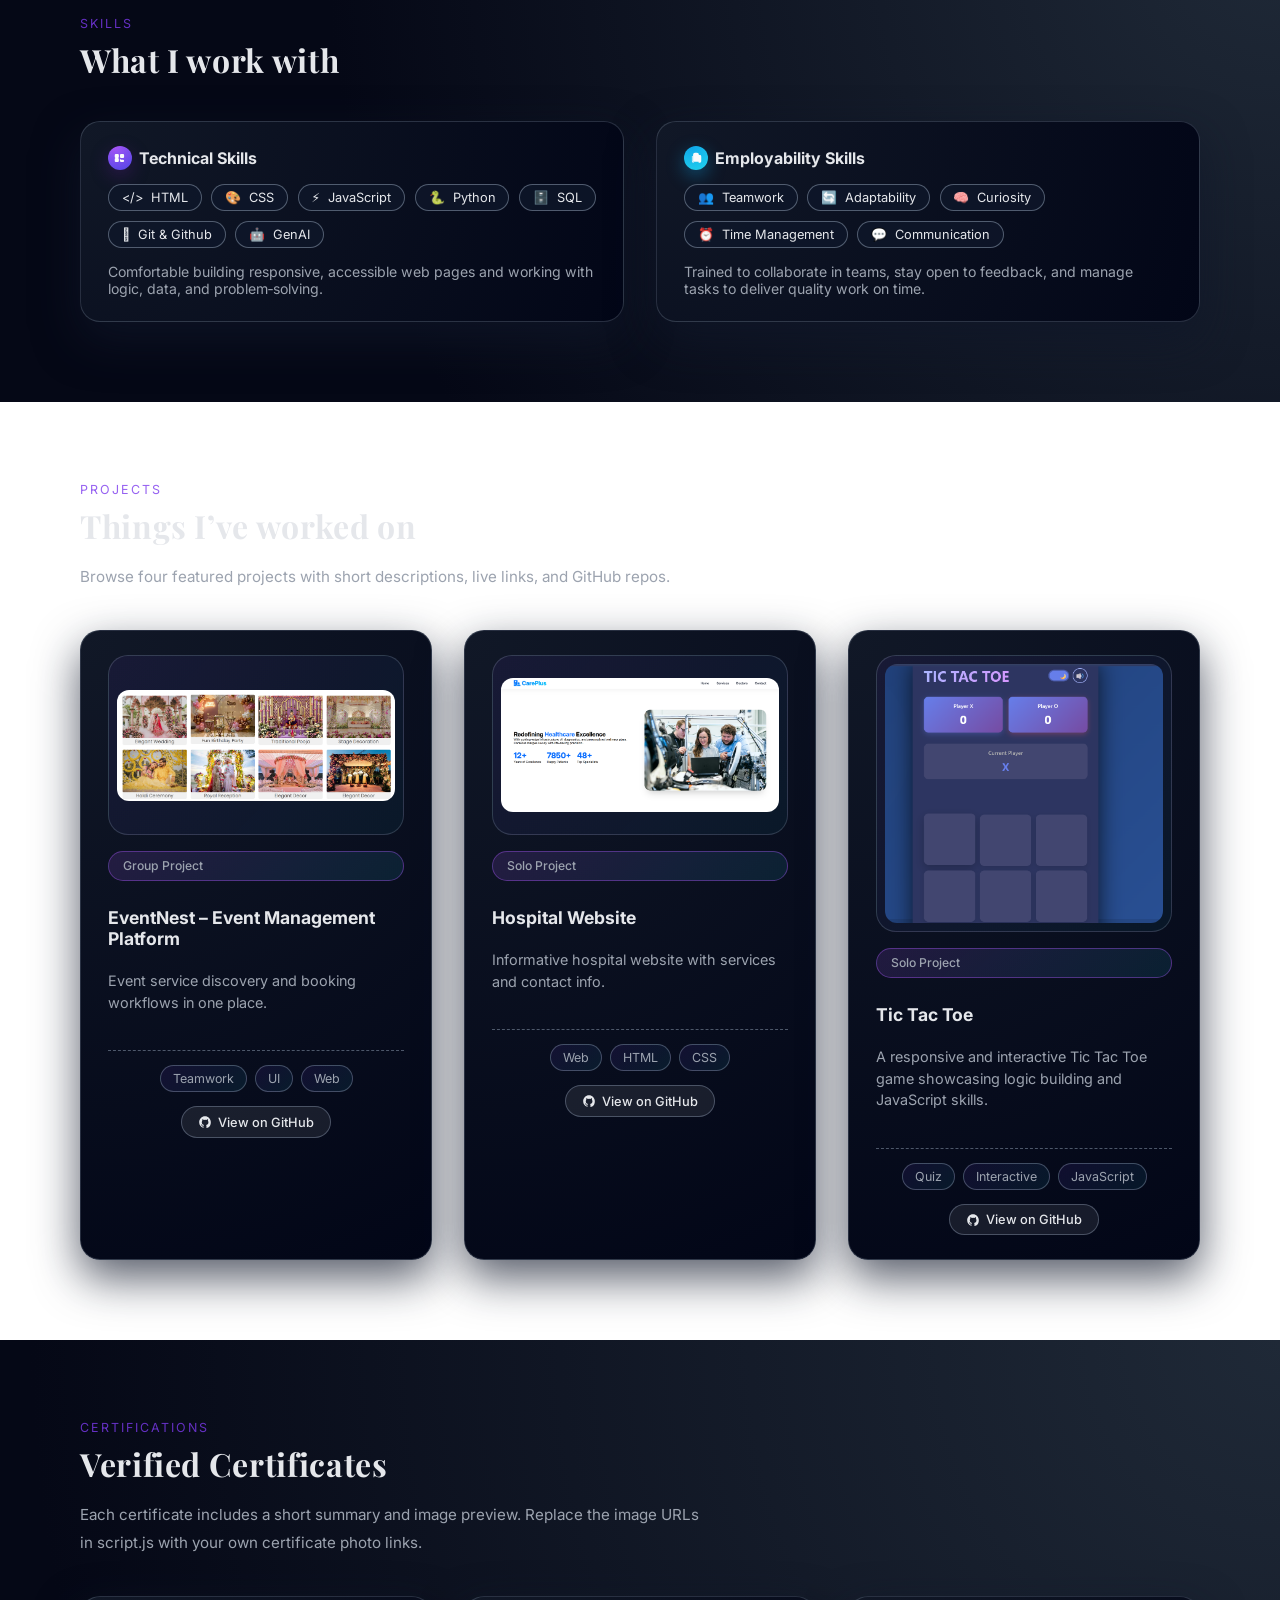
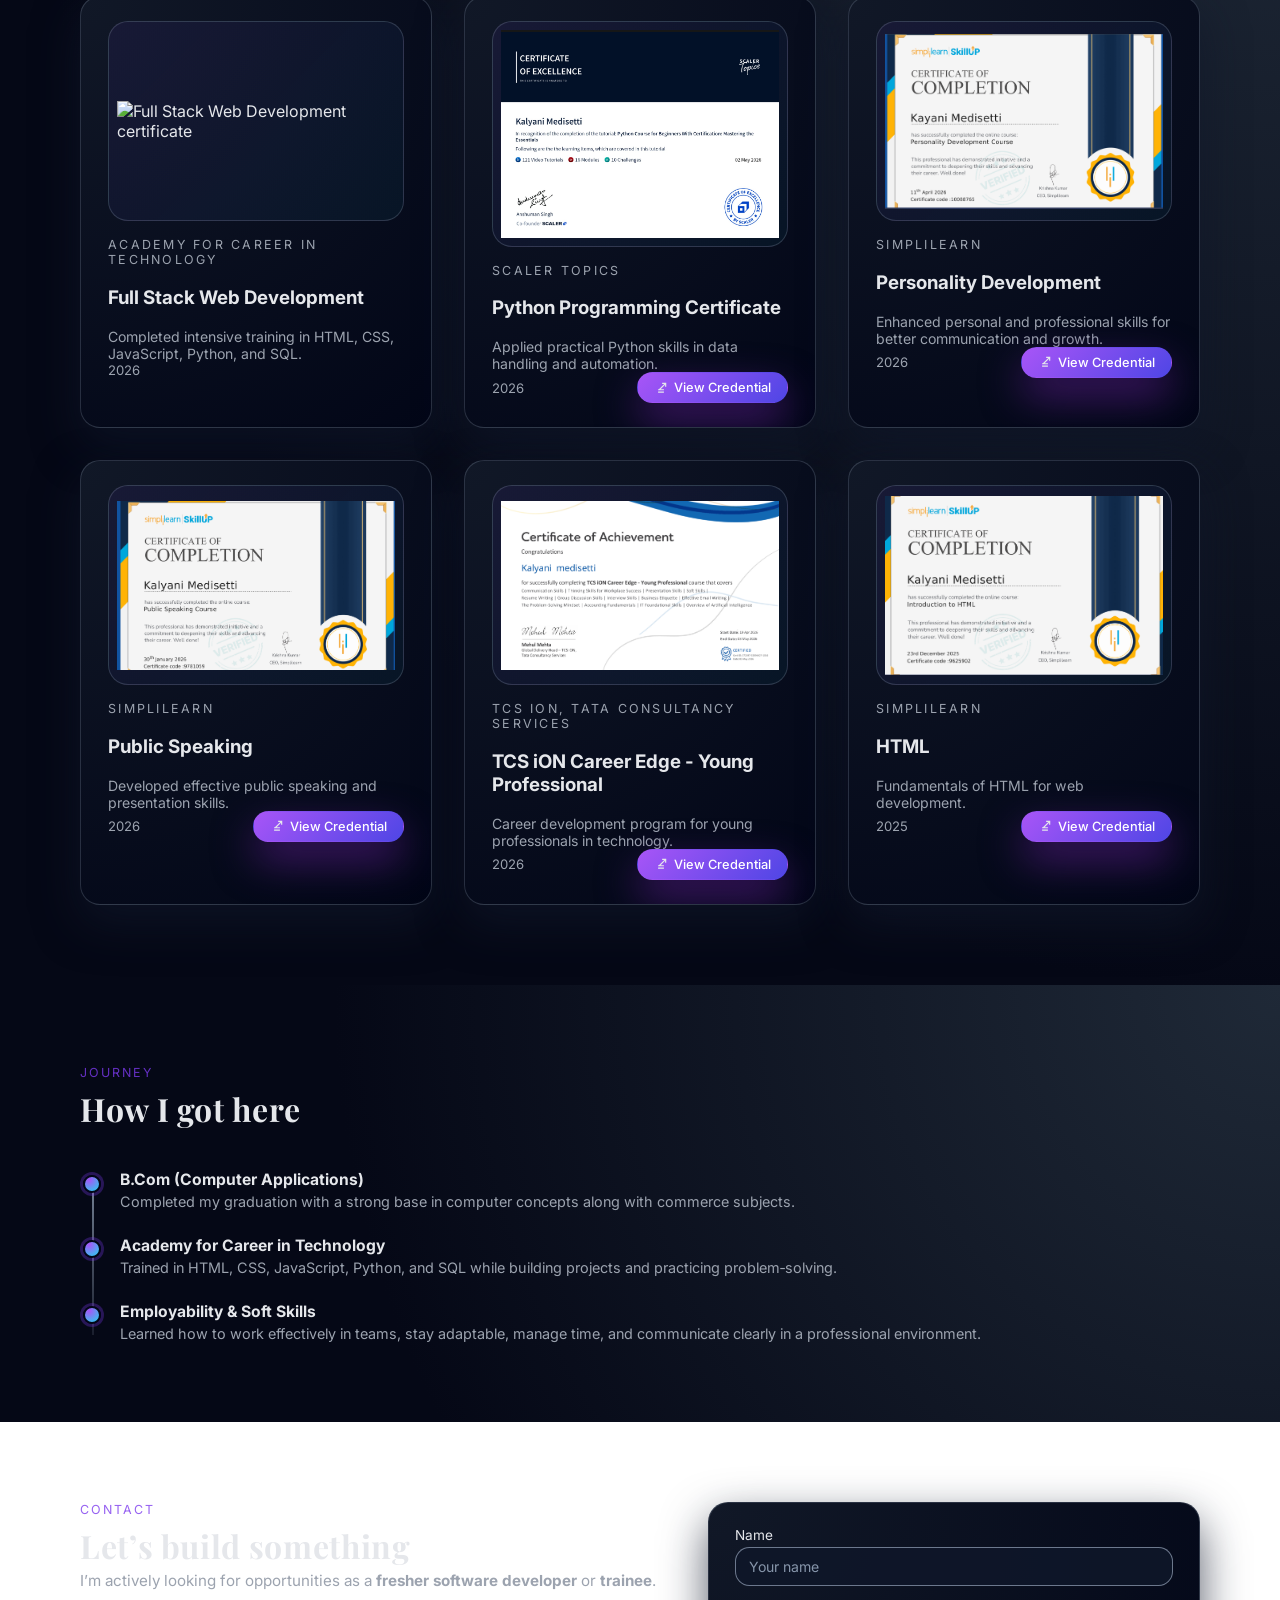
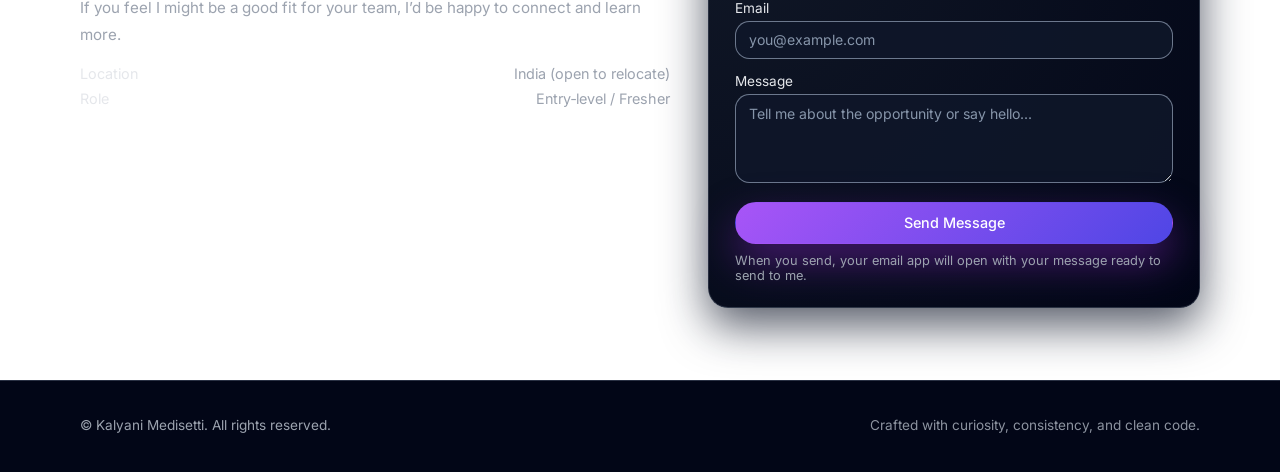
==== commit 64e362bb: "commiitt" ====
--- a/index.html
+++ b/index.html
@@ -394,6 +394,19 @@
         </p>
       </div>
     </footer>
+
+    <!-- Image Lightbox Modal -->
+    <div id="image-modal" class="modal" aria-hidden="true">
+      <div class="modal__content">
+        <button class="modal__close" aria-label="Close lightbox">
+          <svg viewBox="0 0 24 24" aria-hidden="true">
+            <path d="M19 6.41L17.59 5 12 10.59 6.41 5 5 6.41 10.59 12 5 17.59 6.41 19 12 13.41 17.59 19 19 17.59 13.41 12 19 6.41Z"/>
+          </svg>
+        </button>
+        <img id="modal-image" src="" alt="Enlarged view" />
+      </div>
+    </div>
+
     <script src="script.js"></script>
   </body>
 </html>
--- a/styles.css
+++ b/styles.css
@@ -213,6 +213,18 @@
   font-size: 0.95rem;
   line-height: 1.8;
   max-width: 720px;
+  animation: fadeInUp 0.6s ease 0.2s both;
+}
+
+@keyframes fadeInUp {
+  from {
+    opacity: 0;
+    transform: translateY(12px);
+  }
+  to {
+    opacity: 1;
+    transform: translateY(0);
+  }
 }
 
 .section__eyebrow {
@@ -294,8 +306,8 @@
   font-size: 0.9rem;
   font-weight: 500;
   cursor: pointer;
-  transition: transform 0.16s ease, box-shadow 0.16s ease,
-    background 0.16s ease, border-color 0.16s ease;
+  transition: transform 0.18s cubic-bezier(0.34, 1.56, 0.64, 1), 
+              box-shadow 0.18s ease, background 0.18s ease, border-color 0.18s ease;
   text-decoration: none;
 }
 
@@ -323,8 +335,8 @@
 
 .btn:hover,
 .btn:focus-visible {
-  transform: translateY(-1px);
-  box-shadow: 0 20px 40px rgba(15, 23, 42, 0.7);
+  transform: translateY(-2px) scale(1.03);
+  box-shadow: 0 22px 48px rgba(15, 23, 42, 0.85);
 }
 
 .btn--icon {
@@ -377,7 +389,7 @@
   width: 280px;
   height: 280px;
   border-radius: 50%;
-  padding: 4px;
+  padding: 5px;
   background: conic-gradient(
     from 160deg,
     #a855f7,
@@ -385,7 +397,13 @@
     #4f46e5,
     #a855f7
   );
-  box-shadow: 0 18px 45px rgba(15, 23, 42, 0.9);
+  box-shadow: 0 20px 60px rgba(124, 58, 237, 0.5), 0 0 0 1px rgba(168, 85, 247, 0.3);
+  transition: transform 0.3s ease, box-shadow 0.3s ease;
+}
+
+.hero__photo-wrapper:hover {
+  transform: scale(1.05);
+  box-shadow: 0 28px 75px rgba(124, 58, 237, 0.65), 0 0 0 1px rgba(168, 85, 247, 0.5);
 }
 
 .hero__photo {
@@ -393,7 +411,9 @@
   height: 100%;
   border-radius: 50%;
   object-fit: cover;
-  border: 3px solid rgba(15, 23, 42, 0.95);
+  object-position: center;
+  border: 4px solid rgba(5, 8, 22, 0.98);
+  display: block;
 }
 
 .hero-card {
@@ -647,8 +667,15 @@
 
 .skills__grid {
   display: grid;
-  grid-template-columns: repeat(2, minmax(0, 1fr));
+  grid-template-columns: repeat(auto-fit, minmax(300px, 1fr));
   gap: 2rem;
+}
+
+@media (max-width: 720px) {
+  .skills__grid {
+    grid-template-columns: 1fr;
+    gap: 1.5rem;
+  }
 }
 
 .card {
@@ -717,14 +744,14 @@
 
 .projects__grid {
   display: grid;
-  grid-template-columns: repeat(2, minmax(0, 1fr));
-  gap: 1.75rem;
+  grid-template-columns: repeat(3, minmax(0, 1fr));
+  gap: 2rem;
   overflow: visible;
 }
 
 @media (min-width: 1200px) {
   .projects__grid {
-    grid-template-columns: repeat(4, minmax(0, 1fr));
+    grid-template-columns: repeat(3, minmax(0, 1fr));
   }
 }
 
@@ -757,14 +784,29 @@
   overflow: hidden;
   border-radius: 1.25rem;
   margin-bottom: 1rem;
+  position: relative;
+  min-height: 180px;
+  background: linear-gradient(135deg, rgba(124, 58, 237, 0.08), rgba(34, 211, 238, 0.05));
+  border: 1px solid rgba(148, 163, 184, 0.25);
+  display: flex;
+  align-items: center;
+  justify-content: center;
 }
 
 .project__image {
   width: 100%;
-  min-height: 160px;
-  object-fit: cover;
+  height: 100%;
+  object-fit: contain;
+  object-position: center;
   display: block;
   border-radius: 1.25rem;
+  transition: transform 0.3s ease;
+  padding: 0.5rem;
+  image-rendering: crisp-edges;
+}
+
+.project:hover .project__image {
+  transform: scale(1.05);
 }
 
 .project__content {
@@ -811,25 +853,52 @@
 
 .certifications__grid {
   display: grid;
-  grid-template-columns: repeat(3, minmax(0, 1fr));
-  gap: 1.75rem;
+  grid-template-columns: repeat(auto-fit, minmax(280px, 1fr));
+  gap: 2rem;
 }
 
 .certificate-card {
   overflow: hidden;
+  transition: transform 0.22s cubic-bezier(0.34, 1.56, 0.64, 1), 
+              box-shadow 0.22s ease, border-color 0.22s ease;
+  position: relative;
+}
+
+.certificate-card:hover,
+.certificate-card:focus-visible {
+  transform: translateY(-6px) scale(1.02);
+  box-shadow: 0 28px 70px rgba(124, 58, 237, 0.3), 0 8px 32px rgba(15, 23, 42, 0.95);
+  border-color: rgba(168, 85, 247, 0.5);
 }
 
 .certificate__visual {
   overflow: hidden;
   border-radius: 1.25rem;
   margin-bottom: 1rem;
+  position: relative;
+  min-height: 200px;
+  background: linear-gradient(135deg, rgba(124, 58, 237, 0.08), rgba(34, 211, 238, 0.05));
+  border: 1px solid rgba(148, 163, 184, 0.25);
+  display: flex;
+  align-items: center;
+  justify-content: center;
 }
 
 .certificate__visual img {
   width: 100%;
-  height: 200px;
-  object-fit: cover;
+  height: 100%;
+  object-fit: contain;
+  object-position: center;
   display: block;
+  transition: transform 0.3s ease;
+  padding: 0.5rem;
+  image-rendering: crisp-edges;
+  max-width: 100%;
+  max-height: 100%;
+}
+
+.certificate-card:hover .certificate__visual img {
+  transform: scale(1.05);
 }
 
 .certificate__label {
@@ -857,9 +926,10 @@
   position: relative;
   overflow: hidden;
   cursor: default;
-  transition: transform 0.18s ease, box-shadow 0.18s ease,
-    border-color 0.18s ease;
+  transition: transform 0.22s cubic-bezier(0.34, 1.56, 0.64, 1), 
+              box-shadow 0.22s ease, border-color 0.22s ease;
   z-index: 0;
+  border-radius: var(--radius-lg);
 }
 
 .project:hover,
@@ -879,15 +949,15 @@
     transparent 60%
   );
   opacity: 0;
-  transition: opacity 0.18s ease;
+  transition: opacity 0.22s ease;
   pointer-events: none;
 }
 
 .project:hover,
 .project:focus-visible {
-  transform: translateY(-4px);
-  box-shadow: 0 24px 60px rgba(15, 23, 42, 0.9);
-  border-color: rgba(209, 213, 219, 0.5);
+  transform: translateY(-6px) scale(1.02);
+  box-shadow: 0 28px 70px rgba(124, 58, 237, 0.35), 0 8px 32px rgba(15, 23, 42, 0.95);
+  border-color: rgba(168, 85, 247, 0.6);
   z-index: 3;
 }
 
@@ -900,13 +970,21 @@
   display: inline-flex;
   align-items: center;
   gap: 0.45rem;
-  padding: 0.3rem 0.75rem;
+  padding: 0.4rem 0.85rem;
   border-radius: 999px;
-  background: rgba(15, 23, 42, 0.85);
-  border: 1px solid rgba(148, 163, 184, 0.7);
+  background: linear-gradient(135deg, rgba(168, 85, 247, 0.15), rgba(34, 211, 238, 0.1));
+  border: 1px solid rgba(168, 85, 247, 0.4);
   font-size: 0.76rem;
+  font-weight: 500;
   color: var(--text-soft);
   margin-bottom: 0.75rem;
+  transition: all 0.2s ease;
+}
+
+.project:hover .project__badge {
+  background: linear-gradient(135deg, rgba(168, 85, 247, 0.25), rgba(34, 211, 238, 0.15));
+  border-color: rgba(168, 85, 247, 0.6);
+  color: #e5e7eb;
 }
 
 .project__badge-icon {
@@ -961,15 +1039,23 @@
 .project__tags {
   display: flex;
   flex-wrap: wrap;
-  gap: 0.45rem;
+  gap: 0.5rem;
   font-size: 0.78rem;
 }
 
 .project__tags span {
-  padding: 0.25rem 0.65rem;
+  padding: 0.3rem 0.75rem;
   border-radius: 999px;
-  background: rgba(15, 23, 42, 0.9);
-  border: 1px solid rgba(148, 163, 184, 0.6);
+  background: linear-gradient(135deg, rgba(124, 58, 237, 0.1), rgba(34, 211, 238, 0.08));
+  border: 1px solid rgba(148, 163, 184, 0.4);
+  color: var(--text-soft);
+  transition: all 0.2s ease;
+}
+
+.project:hover .project__tags span {
+  background: linear-gradient(135deg, rgba(124, 58, 237, 0.15), rgba(34, 211, 238, 0.12));
+  border-color: rgba(148, 163, 184, 0.6);
+  color: #e5e7eb;
 }
 
 .project__role {
@@ -1176,17 +1262,26 @@
     grid-template-columns: minmax(0, 1fr);
     gap: 2.7rem;
   }
+
+  .hero__photo-wrapper {
+    width: 260px;
+    height: 260px;
+  }
+
   .projects__grid {
-    grid-template-columns: minmax(0, 1fr);
-  }
+    grid-template-columns: repeat(2, minmax(0, 1fr));
+    gap: 1.5rem;
+  }
+
   .certifications__grid {
-    grid-template-columns: minmax(0, 1fr);
+    grid-template-columns: repeat(auto-fit, minmax(240px, 1fr));
+    gap: 1.5rem;
   }
 }
 
 @media (max-width: 720px) {
   .certificate__visual img {
-    height: 180px;
+    height: auto;
   }
 
   .hero__visual {
@@ -1203,6 +1298,7 @@
 
   .skills__grid {
     grid-template-columns: minmax(0, 1fr);
+    gap: 1.5rem;
   }
 
   .contact__inner {
@@ -1212,6 +1308,19 @@
   .footer__inner {
     flex-direction: column;
     align-items: flex-start;
+  }
+
+  .hero__photo-wrapper {
+    width: 240px;
+    height: 240px;
+  }
+
+  .project__image-wrapper {
+    min-height: 150px;
+  }
+
+  .certificate__visual {
+    min-height: 180px;
   }
 }
 
@@ -1275,13 +1384,171 @@
   }
 
   .hero__photo-wrapper {
-    width: 220px;
-    height: 220px;
+    width: 200px;
+    height: 200px;
   }
 
   .contact__summary li {
     flex-direction: column;
     align-items: flex-start;
   }
-}
-
+
+  .projects__grid {
+    grid-template-columns: 1fr;
+    gap: 1.2rem;
+  }
+
+  .certifications__grid {
+    grid-template-columns: 1fr;
+    gap: 1.2rem;
+  }
+
+  .project__title {
+    font-size: 1rem;
+  }
+
+  .project__subtitle {
+    font-size: 0.85rem;
+  }
+
+  .project__actions {
+    flex-direction: column;
+    align-items: stretch;
+    gap: 0.5rem;
+  }
+
+  .project__actions a {
+    width: 100%;
+    justify-content: center;
+  }
+
+  .project__image-wrapper {
+    min-height: 140px;
+  }
+
+  .certificate__visual {
+    min-height: 160px;
+  }
+}
+
+/* Image Lightbox Modal */
+.modal {
+  display: none;
+  position: fixed;
+  inset: 0;
+  background: rgba(5, 8, 22, 0.95);
+  backdrop-filter: blur(12px);
+  z-index: 1000;
+  opacity: 0;
+  transition: opacity 0.3s ease;
+  align-items: center;
+  justify-content: center;
+  padding: 1rem;
+}
+
+.modal.is-active {
+  display: flex;
+  opacity: 1;
+}
+
+.modal__content {
+  position: relative;
+  max-width: 90vw;
+  max-height: 90vh;
+  display: flex;
+  align-items: center;
+  justify-content: center;
+  animation: modalSlideIn 0.3s cubic-bezier(0.34, 1.56, 0.64, 1) forwards;
+}
+
+@keyframes modalSlideIn {
+  from {
+    transform: scale(0.9);
+    opacity: 0;
+  }
+  to {
+    transform: scale(1);
+    opacity: 1;
+  }
+}
+
+.modal__close {
+  position: absolute;
+  top: -2.5rem;
+  right: 0;
+  width: 40px;
+  height: 40px;
+  border-radius: 50%;
+  border: 1px solid rgba(148, 163, 184, 0.4);
+  background: rgba(15, 23, 42, 0.8);
+  color: #e5e7eb;
+  cursor: pointer;
+  display: flex;
+  align-items: center;
+  justify-content: center;
+  transition: all 0.2s ease;
+  padding: 0;
+}
+
+.modal__close:hover {
+  background: rgba(15, 23, 42, 0.95);
+  border-color: rgba(148, 163, 184, 0.6);
+  transform: rotate(90deg);
+}
+
+.modal__close svg {
+  width: 20px;
+  height: 20px;
+  fill: currentColor;
+}
+
+#modal-image {
+  max-width: 100%;
+  max-height: 85vh;
+  object-fit: contain;
+  border-radius: 1rem;
+  box-shadow: 0 40px 100px rgba(124, 58, 237, 0.4);
+  animation: imageZoomIn 0.3s cubic-bezier(0.34, 1.56, 0.64, 1) forwards;
+}
+
+@keyframes imageZoomIn {
+  from {
+    transform: scale(0.8);
+    opacity: 0;
+  }
+  to {
+    transform: scale(1);
+    opacity: 1;
+  }
+}
+
+/* Make images clickable */
+.project__image,
+.certificate__visual img {
+  cursor: pointer;
+}
+
+.project__image:hover,
+.certificate__visual img:hover {
+  opacity: 0.9;
+}
+
+@media (max-width: 720px) {
+  .modal__close {
+    top: -2rem;
+    right: -0.5rem;
+    width: 36px;
+    height: 36px;
+  }
+
+  .modal__close svg {
+    width: 18px;
+    height: 18px;
+  }
+
+  #modal-image {
+    max-height: 80vh;
+    border-radius: 0.75rem;
+  }
+}
+
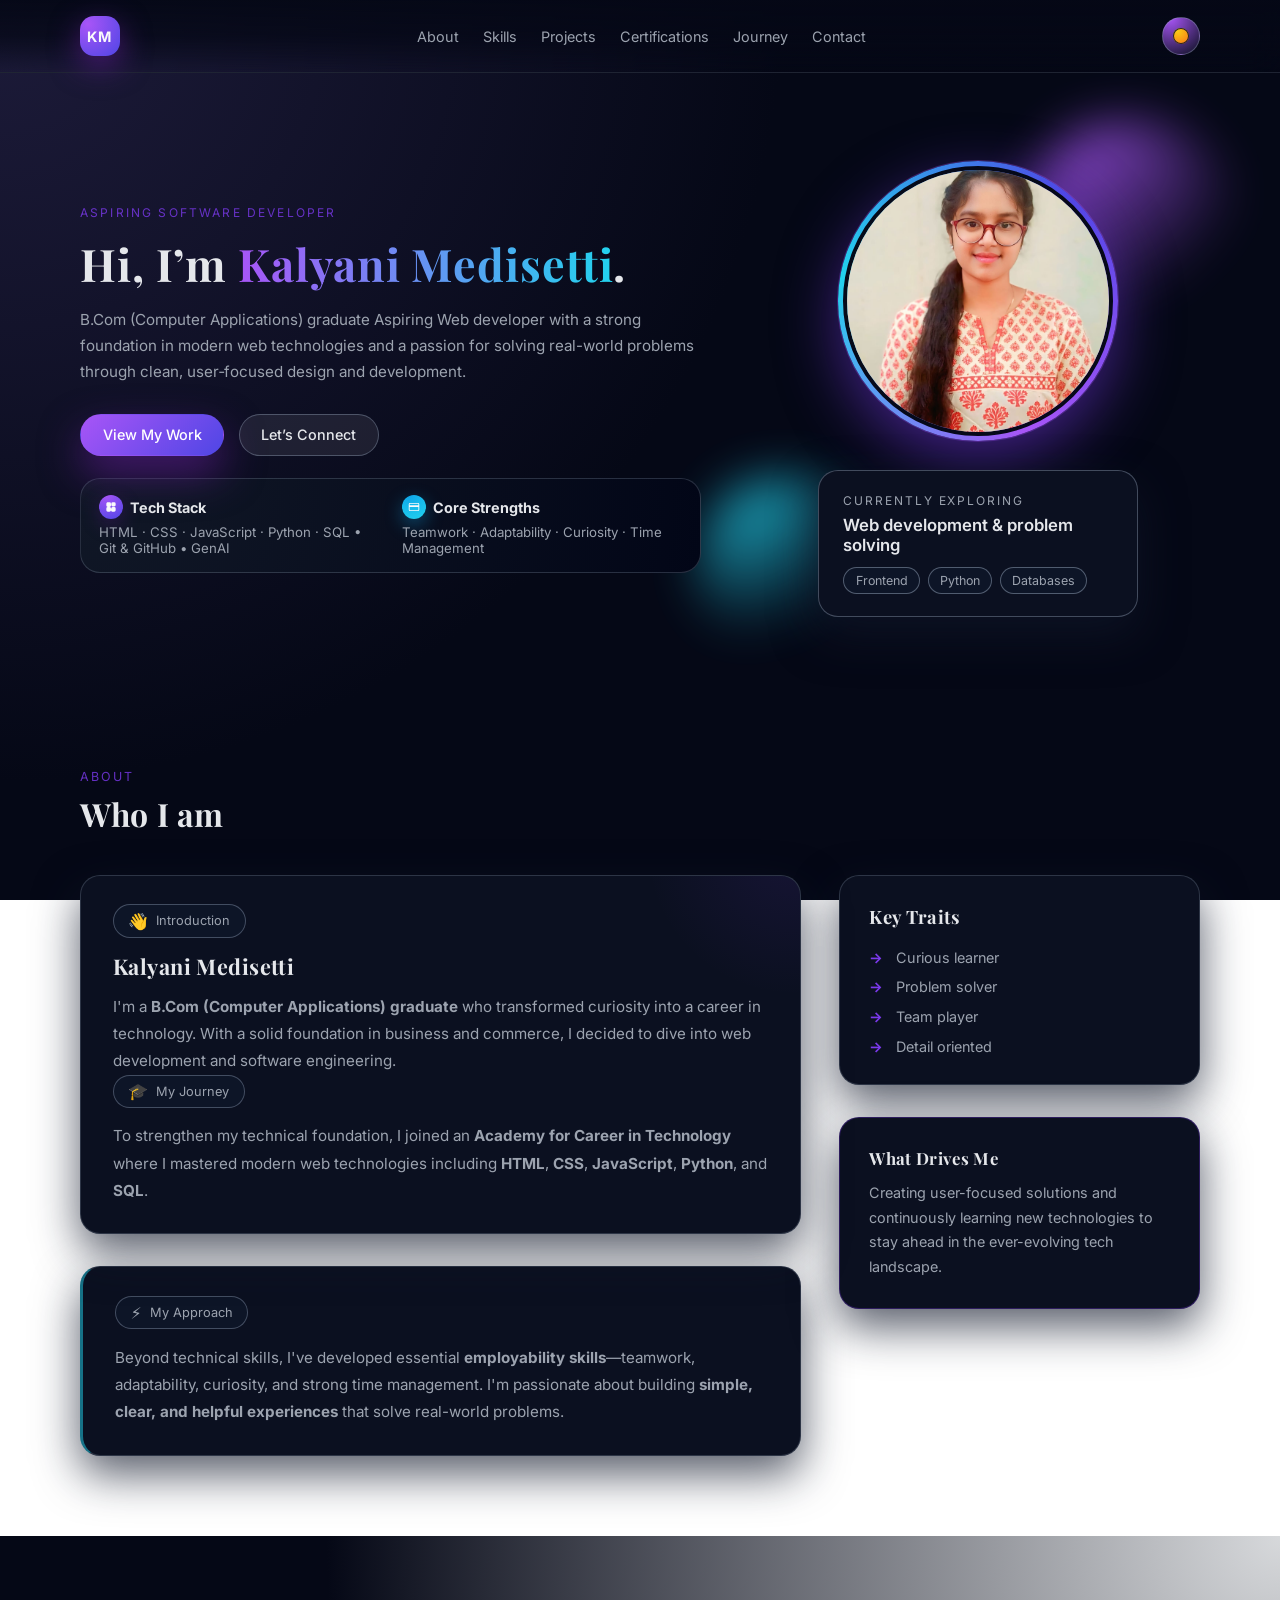
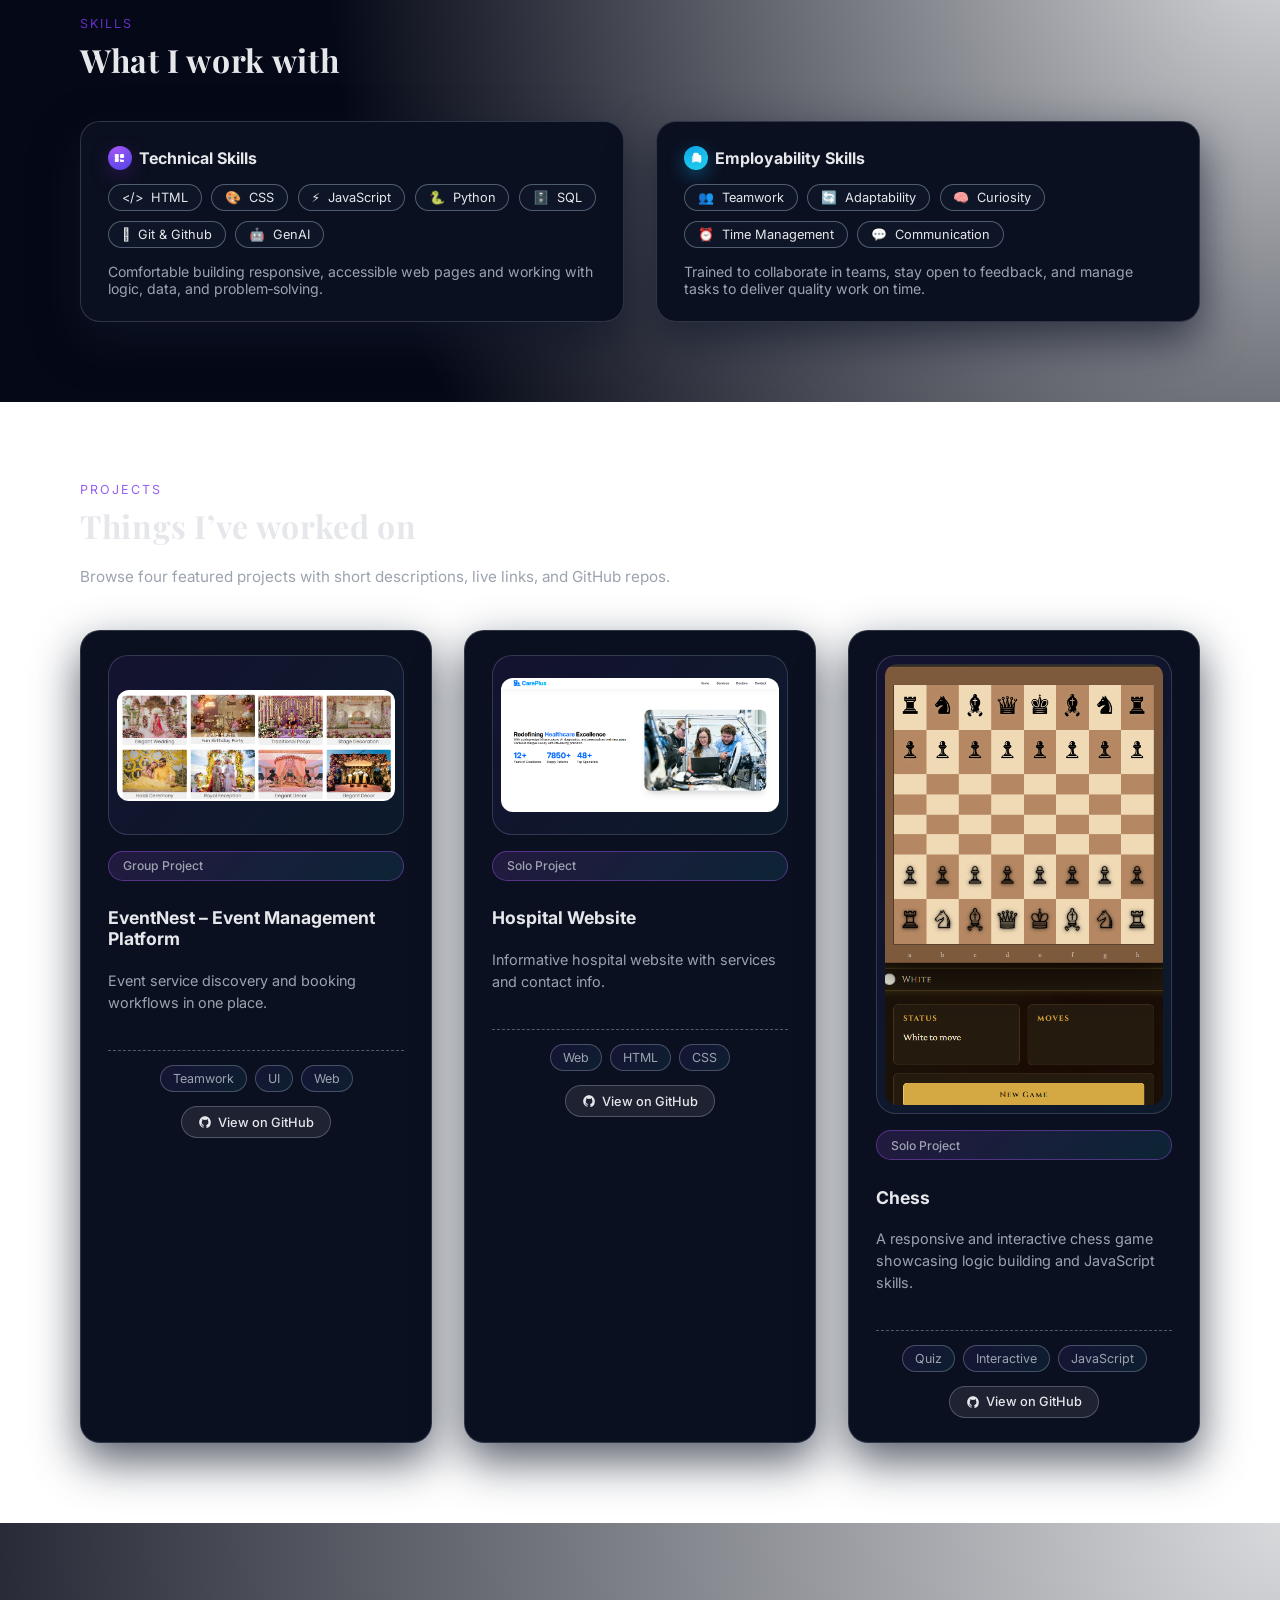
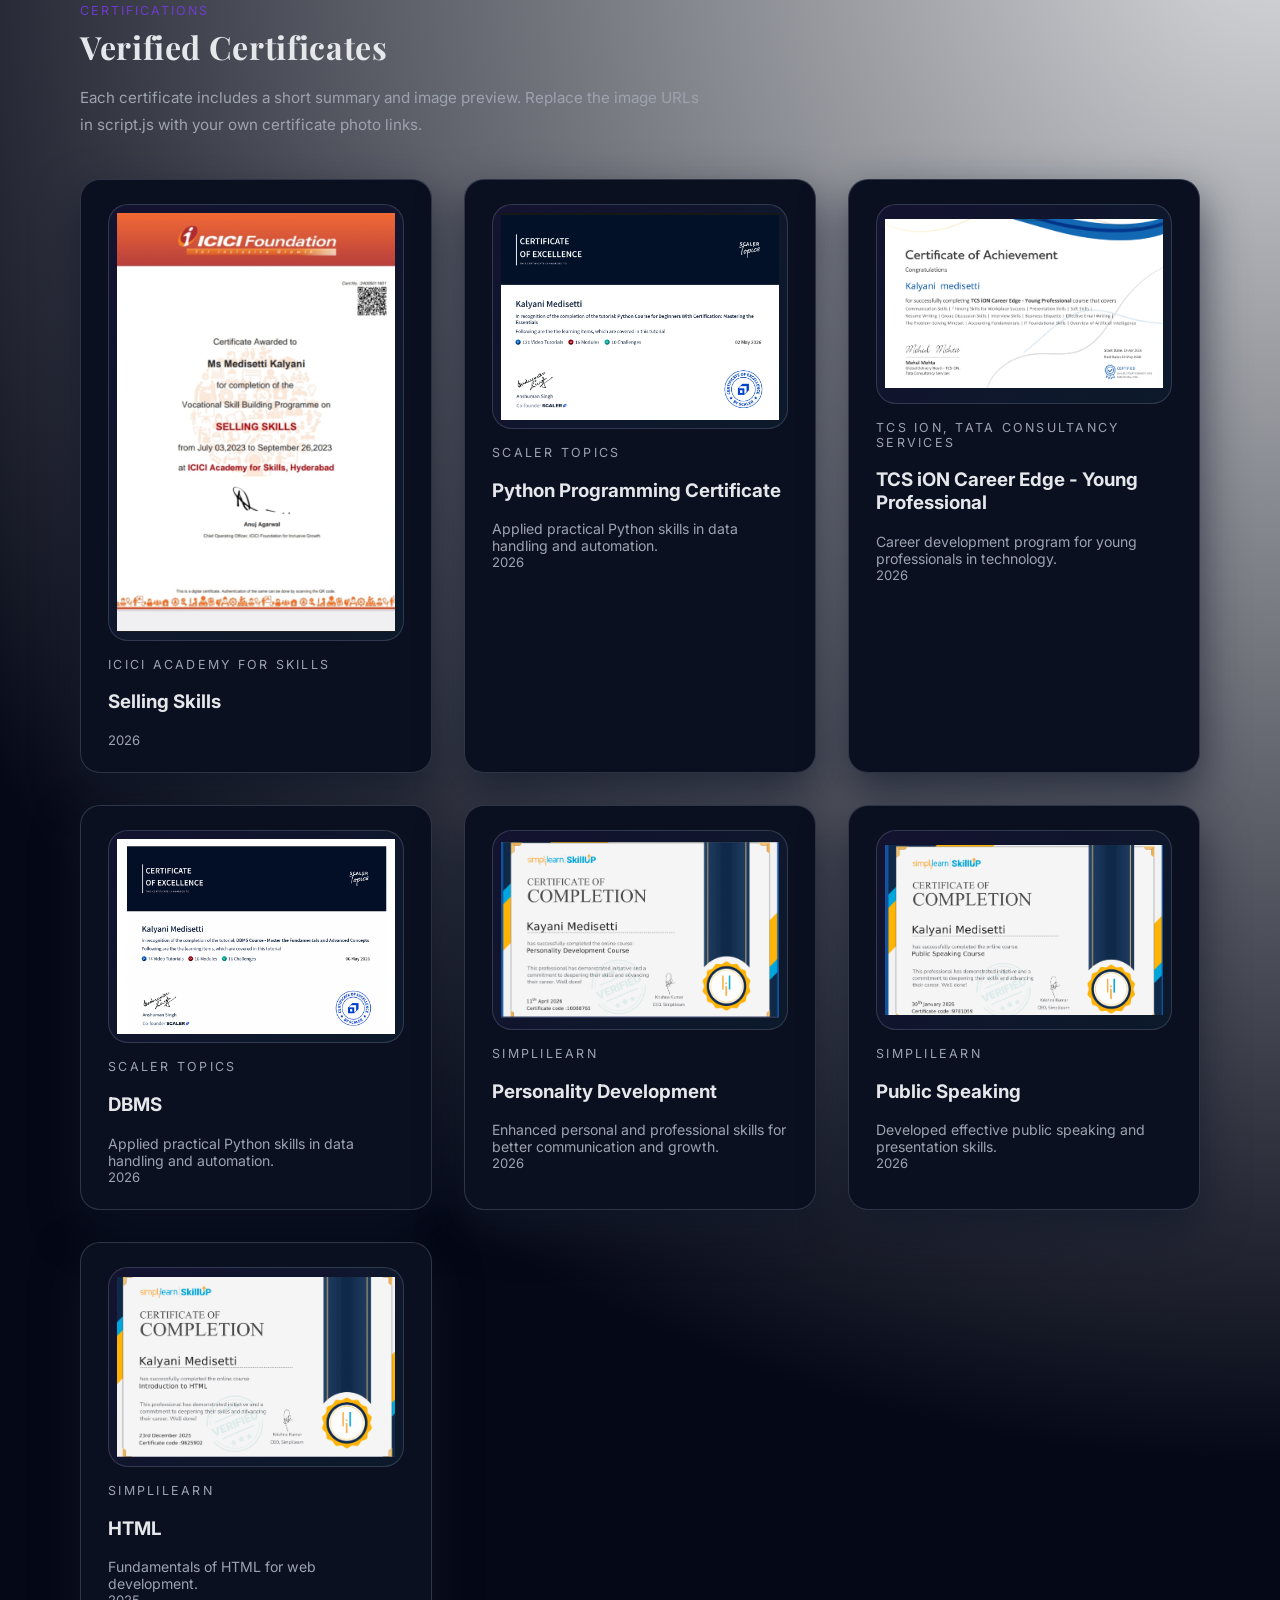
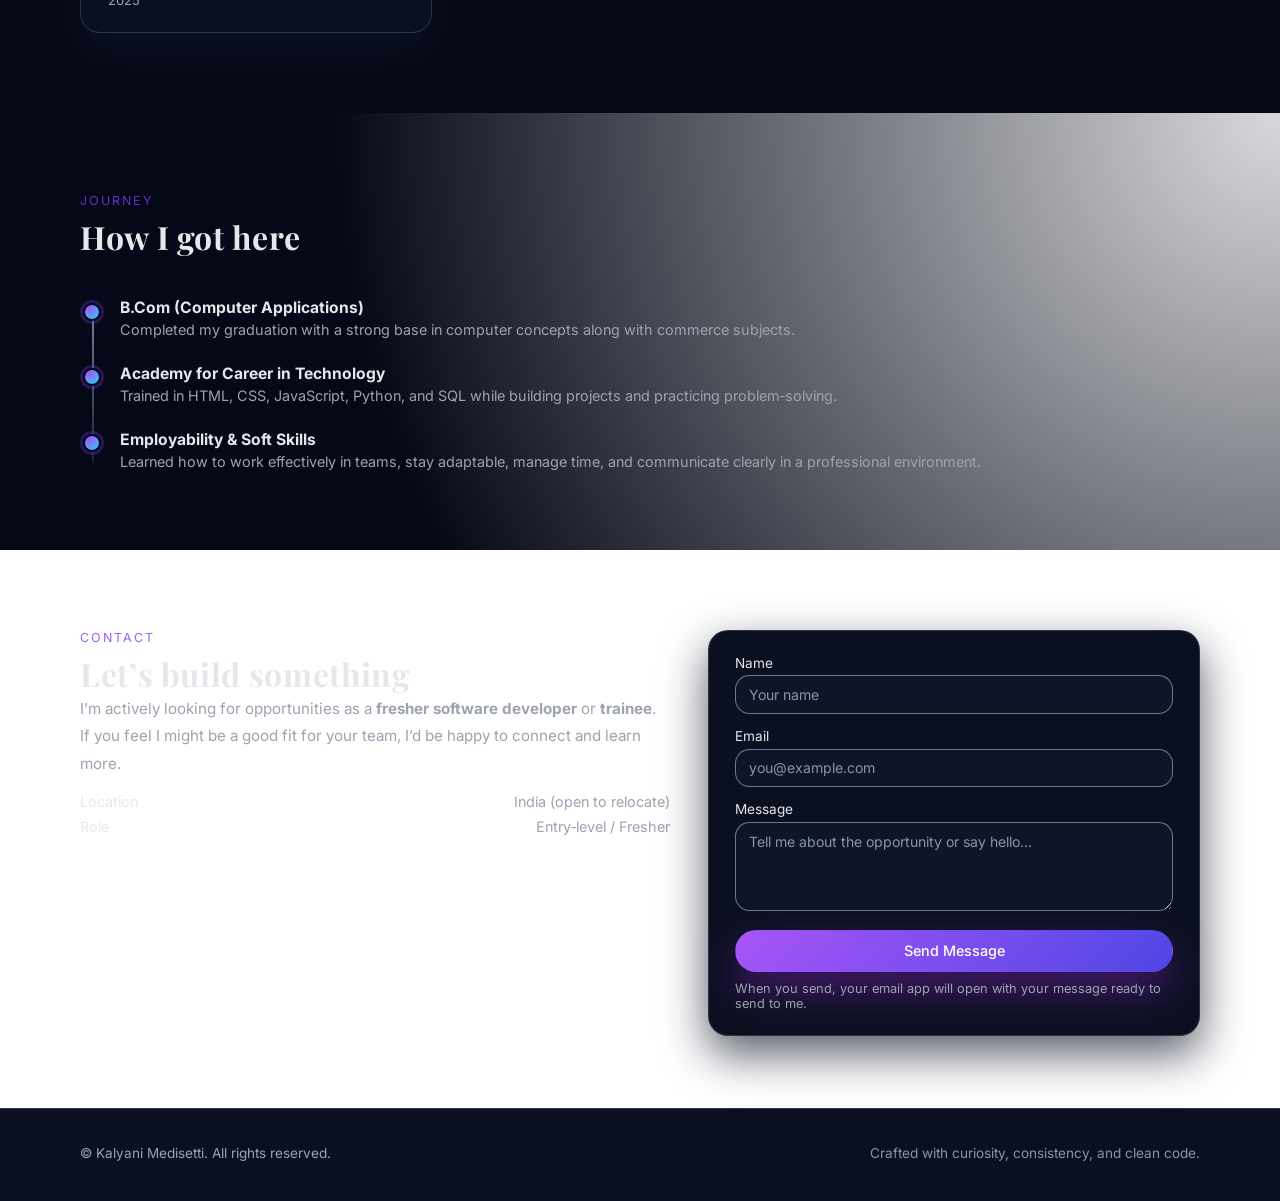
==== commit 5d1cbcee: "updated" ====
--- a/index.html
+++ b/index.html
@@ -131,7 +131,7 @@
                 <h3>Kalyani Medisetti</h3>
                 <p class="about__intro-text">
                   I'm a <strong>B.Com (Computer Applications) graduate</strong> who transformed curiosity into a career in technology. With a solid foundation in business and commerce, I decided to dive into web development and software engineering.
-                
+                </p>
                 <div class="about__card-badge">
                   <span class="badge-icon">🎓</span>
                   <span>My Journey</span>
@@ -396,7 +396,7 @@
     </footer>
 
     <!-- Image Lightbox Modal -->
-    <div id="image-modal" class="modal" aria-hidden="true">
+    <div id="image-modal" class="modal" aria-hidden="true" role="dialog" aria-modal="true">
       <div class="modal__content">
         <button class="modal__close" aria-label="Close lightbox">
           <svg viewBox="0 0 24 24" aria-hidden="true">
--- a/styles.css
+++ b/styles.css
@@ -9,9 +9,24 @@
   --text-soft: #9ca3af;
   --border-subtle: rgba(148, 163, 184, 0.25);
   --shadow-soft: 0 18px 45px rgba(15, 23, 42, 0.7);
+  --body-bg: radial-gradient(circle at top left, #1d1b3a, #050816 50%) fixed;
   --radius-lg: 1.25rem;
   --radius-full: 999px;
   --nav-height: 72px;
+}
+
+body.light {
+  --bg: #f8fafc;
+  --bg-elevated: #ffffff;
+  --bg-soft: #f8fafc;
+  --accent: #7c3aed;
+  --accent-soft: rgba(124, 58, 237, 0.15);
+  --accent-strong: rgba(124, 58, 237, 0.95);
+  --text: #0f172a;
+  --text-soft: #475569;
+  --border-subtle: rgba(148, 163, 184, 0.35);
+  --shadow-soft: 0 20px 55px rgba(15, 23, 42, 0.08);
+  --body-bg: radial-gradient(circle at top left, #eef2ff, #f8fafc 55%) fixed;
 }
 
 *,
@@ -29,7 +44,7 @@
   min-height: 100vh;
   font-family: "Inter", system-ui, -apple-system, BlinkMacSystemFont, "Segoe UI",
     sans-serif;
-  background: radial-gradient(circle at top left, #1d1b3a, #050816 50%) fixed;
+  background: var(--body-bg);
   color: var(--text);
   -webkit-font-smoothing: antialiased;
 }
@@ -105,6 +120,25 @@
   padding: 0;
 }
 
+.nav__list.is-open {
+  display: flex;
+  flex-direction: column;
+  position: absolute;
+  top: calc(var(--nav-height) + 0.75rem);
+  right: 1rem;
+  width: min(280px, calc(100vw - 2rem));
+  padding: 1rem;
+  border-radius: 1rem;
+  background: rgba(5, 8, 22, 0.95);
+  border: 1px solid rgba(148, 163, 184, 0.16);
+  box-shadow: 0 24px 60px rgba(0, 0, 0, 0.25);
+  z-index: 45;
+}
+
+.nav__list.is-open a {
+  display: block;
+}
+
 .nav__list a {
   font-size: 0.9rem;
   color: var(--text-soft);
@@ -149,22 +183,6 @@
   padding: 0;
   gap: 6px;
   cursor: pointer;
-}
-
-.nav__toggle span {
-  width: 18px;
-  height: 2px;
-  border-radius: 999px;
-  background: #e5e7eb;
-  transition: transform 0.2s ease, opacity 0.2s ease;
-}
-
-.nav__toggle.is-open span:first-child {
-  transform: translateY(4px) rotate(45deg);
-}
-
-.nav__toggle.is-open span:last-child {
-  transform: translateY(-4px) rotate(-45deg);
 }
 
 .theme-toggle {
@@ -181,12 +199,39 @@
   overflow: hidden;
 }
 
+body.light .theme-toggle {
+  background: radial-gradient(circle at 20% 20%, #fde68a, #fef3c7);
+  border-color: rgba(148, 163, 184, 0.4);
+}
+
 .theme-toggle__icon {
   width: 16px;
   height: 16px;
   border-radius: 999px;
   box-shadow: 0 0 0 1px rgba(15, 23, 42, 0.9) inset;
   background: radial-gradient(circle at 30% 20%, #facc15, #f97316);
+  transition: transform 0.2s ease, background 0.2s ease, box-shadow 0.2s ease;
+}
+
+body.light .theme-toggle__icon {
+  background: radial-gradient(circle at 30% 20%, #0f172a, #475569);
+  box-shadow: 0 0 0 1px rgba(255, 255, 255, 0.9) inset;
+}
+
+.nav__toggle span {
+  width: 18px;
+  height: 2px;
+  border-radius: 999px;
+  background: #e5e7eb;
+  transition: transform 0.2s ease, opacity 0.2s ease;
+}
+
+.nav__toggle.is-open span:first-child {
+  transform: translateY(4px) rotate(45deg);
+}
+
+.nav__toggle.is-open span:last-child {
+  transform: translateY(-4px) rotate(-45deg);
 }
 
 .section {
@@ -194,7 +239,7 @@
 }
 
 .section--alt {
-  background: radial-gradient(circle at top right, #1f2937 0, #050816 70%);
+  background: radial-gradient(circle at top right, rgba(31, 41, 55, 0.18), var(--bg) 70%);
 }
 
 .section__inner {
@@ -421,7 +466,7 @@
   padding: 1.4rem 1.5rem;
   border-radius: var(--radius-lg);
   border: 1px solid rgba(148, 163, 184, 0.4);
-  background: radial-gradient(circle at top left, #111827, #020617);
+  background: var(--bg-elevated);
   box-shadow: var(--shadow-soft);
   max-width: 320px;
 }
@@ -510,7 +555,7 @@
   padding: 1.8rem 2rem;
   border-radius: var(--radius-lg);
   border: 1px solid var(--border-subtle);
-  background: radial-gradient(circle at top left, rgba(17, 24, 39, 0.8), rgba(2, 6, 23, 0.95));
+  background: var(--bg-elevated);
   box-shadow: var(--shadow-soft);
   transition: transform 0.2s ease, border-color 0.2s ease;
 }
@@ -595,7 +640,7 @@
   padding: 1.8rem 1.8rem;
   border-radius: var(--radius-lg);
   border: 1px solid var(--border-subtle);
-  background: radial-gradient(circle at top right, rgba(17, 24, 39, 0.8), rgba(2, 6, 23, 0.95));
+  background: var(--bg-elevated);
   box-shadow: var(--shadow-soft);
 }
 
@@ -632,7 +677,7 @@
   padding: 1.8rem 1.8rem;
   border-radius: var(--radius-lg);
   border: 1px solid rgba(124, 58, 237, 0.3);
-  background: linear-gradient(135deg, rgba(124, 58, 237, 0.05), rgba(34, 211, 238, 0.05));
+  background: var(--bg-elevated);
   box-shadow: var(--shadow-soft);
 }
 
@@ -682,7 +727,7 @@
   padding: 1.5rem 1.7rem;
   border-radius: var(--radius-lg);
   border: 1px solid var(--border-subtle);
-  background: radial-gradient(circle at top left, #111827, #020617);
+  background: var(--bg-elevated);
   box-shadow: var(--shadow-soft);
 }
 
@@ -1180,7 +1225,7 @@
   padding: 1.5rem 1.6rem;
   border-radius: var(--radius-lg);
   border: 1px solid var(--border-subtle);
-  background: radial-gradient(circle at top left, #111827, #020617);
+  background: var(--bg-elevated);
   box-shadow: var(--shadow-soft);
 }
 
@@ -1230,7 +1275,7 @@
 .footer {
   border-top: 1px solid rgba(148, 163, 184, 0.28);
   padding-block: 1.4rem 1.6rem;
-  background: radial-gradient(circle at top, #020617, #020617);
+  background: var(--bg-elevated);
 }
 
 .footer__inner {
@@ -1244,6 +1289,60 @@
 
 .footer__note {
   opacity: 0.9;
+}
+
+.modal {
+  position: fixed;
+  inset: 0;
+  z-index: 60;
+  display: none;
+  align-items: center;
+  justify-content: center;
+  padding: 1.5rem;
+  background: rgba(1, 7, 22, 0.85);
+  backdrop-filter: blur(10px);
+}
+
+.modal.is-open {
+  display: flex;
+}
+
+.modal__content {
+  position: relative;
+  max-width: 900px;
+  width: min(100%, 920px);
+  border-radius: 1.5rem;
+  overflow: hidden;
+  box-shadow: 0 36px 70px rgba(0, 0, 0, 0.35);
+  background: rgba(10, 14, 28, 0.95);
+}
+
+.modal__content img {
+  width: 100%;
+  height: auto;
+  display: block;
+}
+
+.modal__close {
+  position: absolute;
+  top: 1rem;
+  right: 1rem;
+  width: 42px;
+  height: 42px;
+  border-radius: 999px;
+  border: 1px solid rgba(255, 255, 255, 0.15);
+  background: rgba(15, 23, 42, 0.7);
+  color: #f8fafc;
+  display: grid;
+  place-items: center;
+  cursor: pointer;
+  transition: transform 0.2s ease, background 0.2s ease;
+}
+
+.modal__close:hover,
+.modal__close:focus-visible {
+  transform: scale(1.05);
+  background: rgba(15, 23, 42, 0.85);
 }
 
 .reveal {
@@ -1258,6 +1357,18 @@
 }
 
 @media (max-width: 900px) {
+  .nav__toggle {
+    display: flex;
+  }
+
+  .nav__list {
+    display: none;
+  }
+
+  .nav__list.is-open {
+    right: 0.75rem;
+  }
+
   .hero__inner {
     grid-template-columns: minmax(0, 1fr);
     gap: 2.7rem;
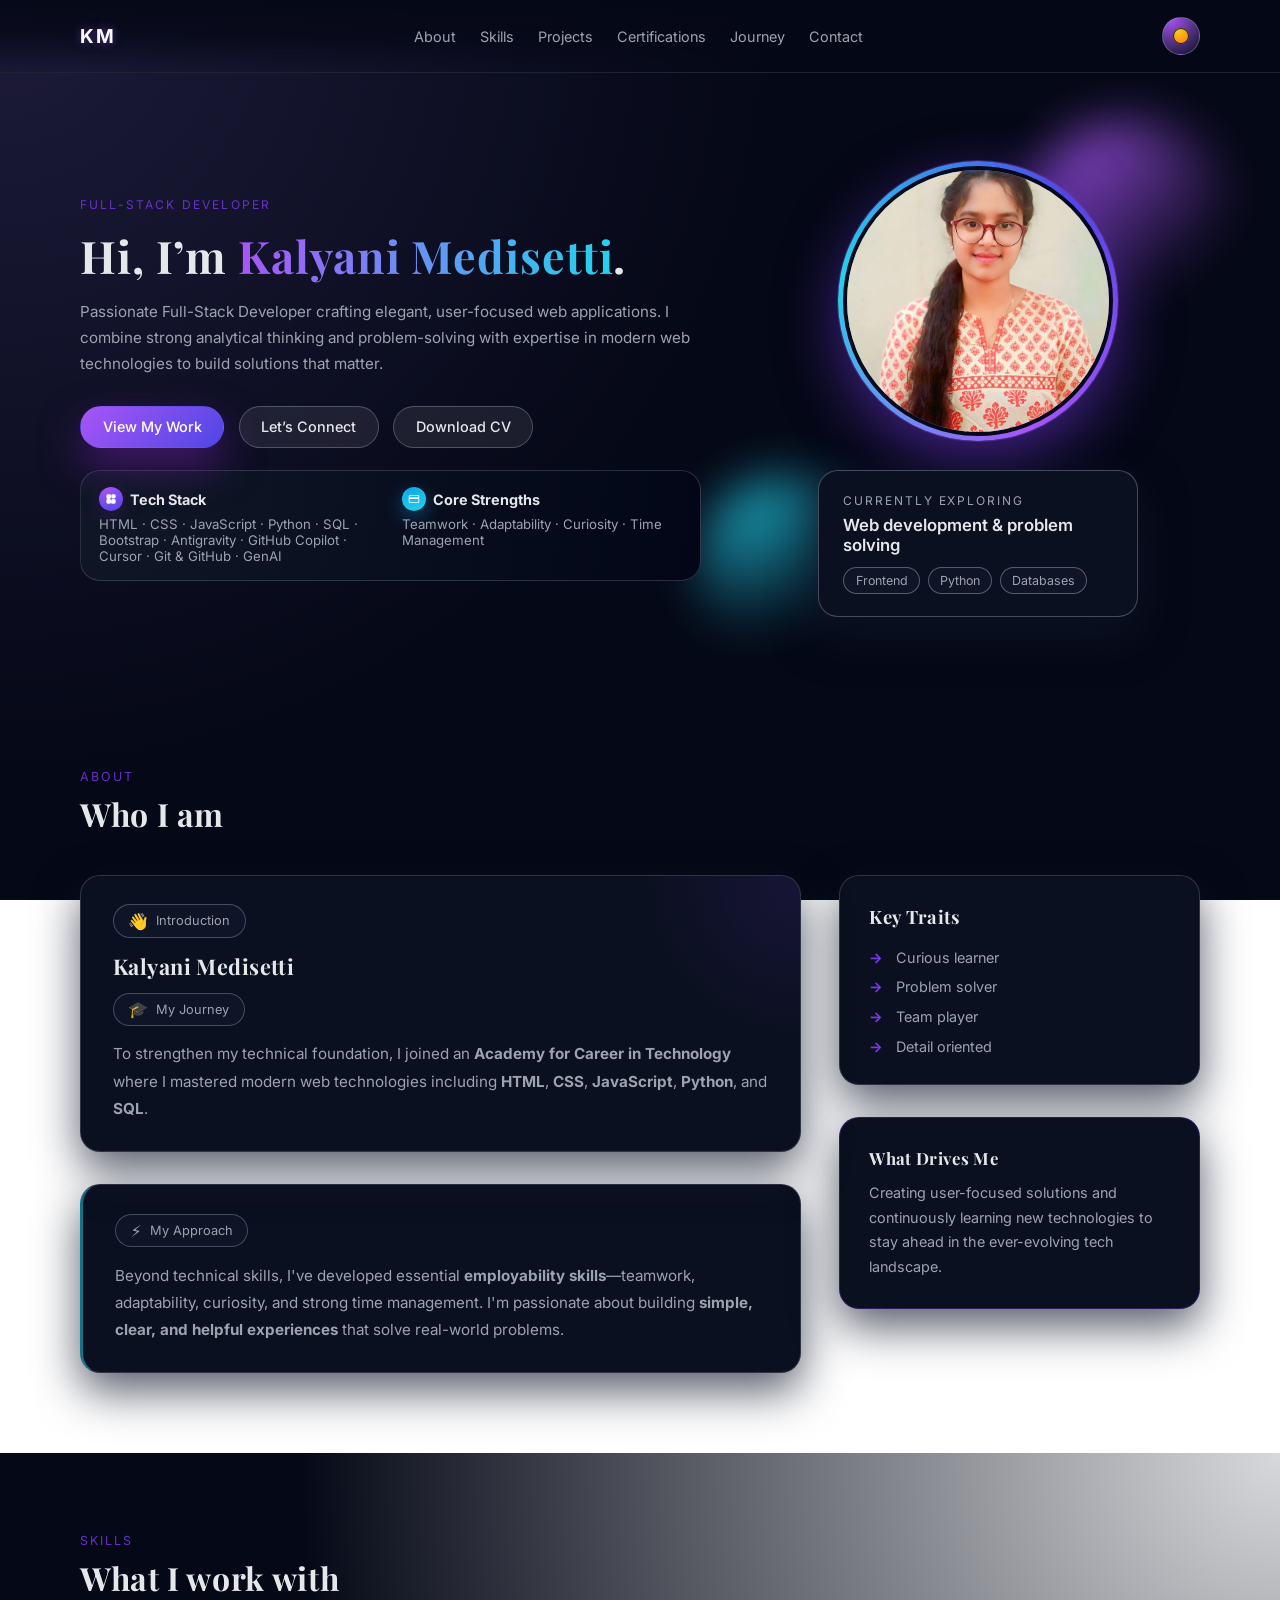
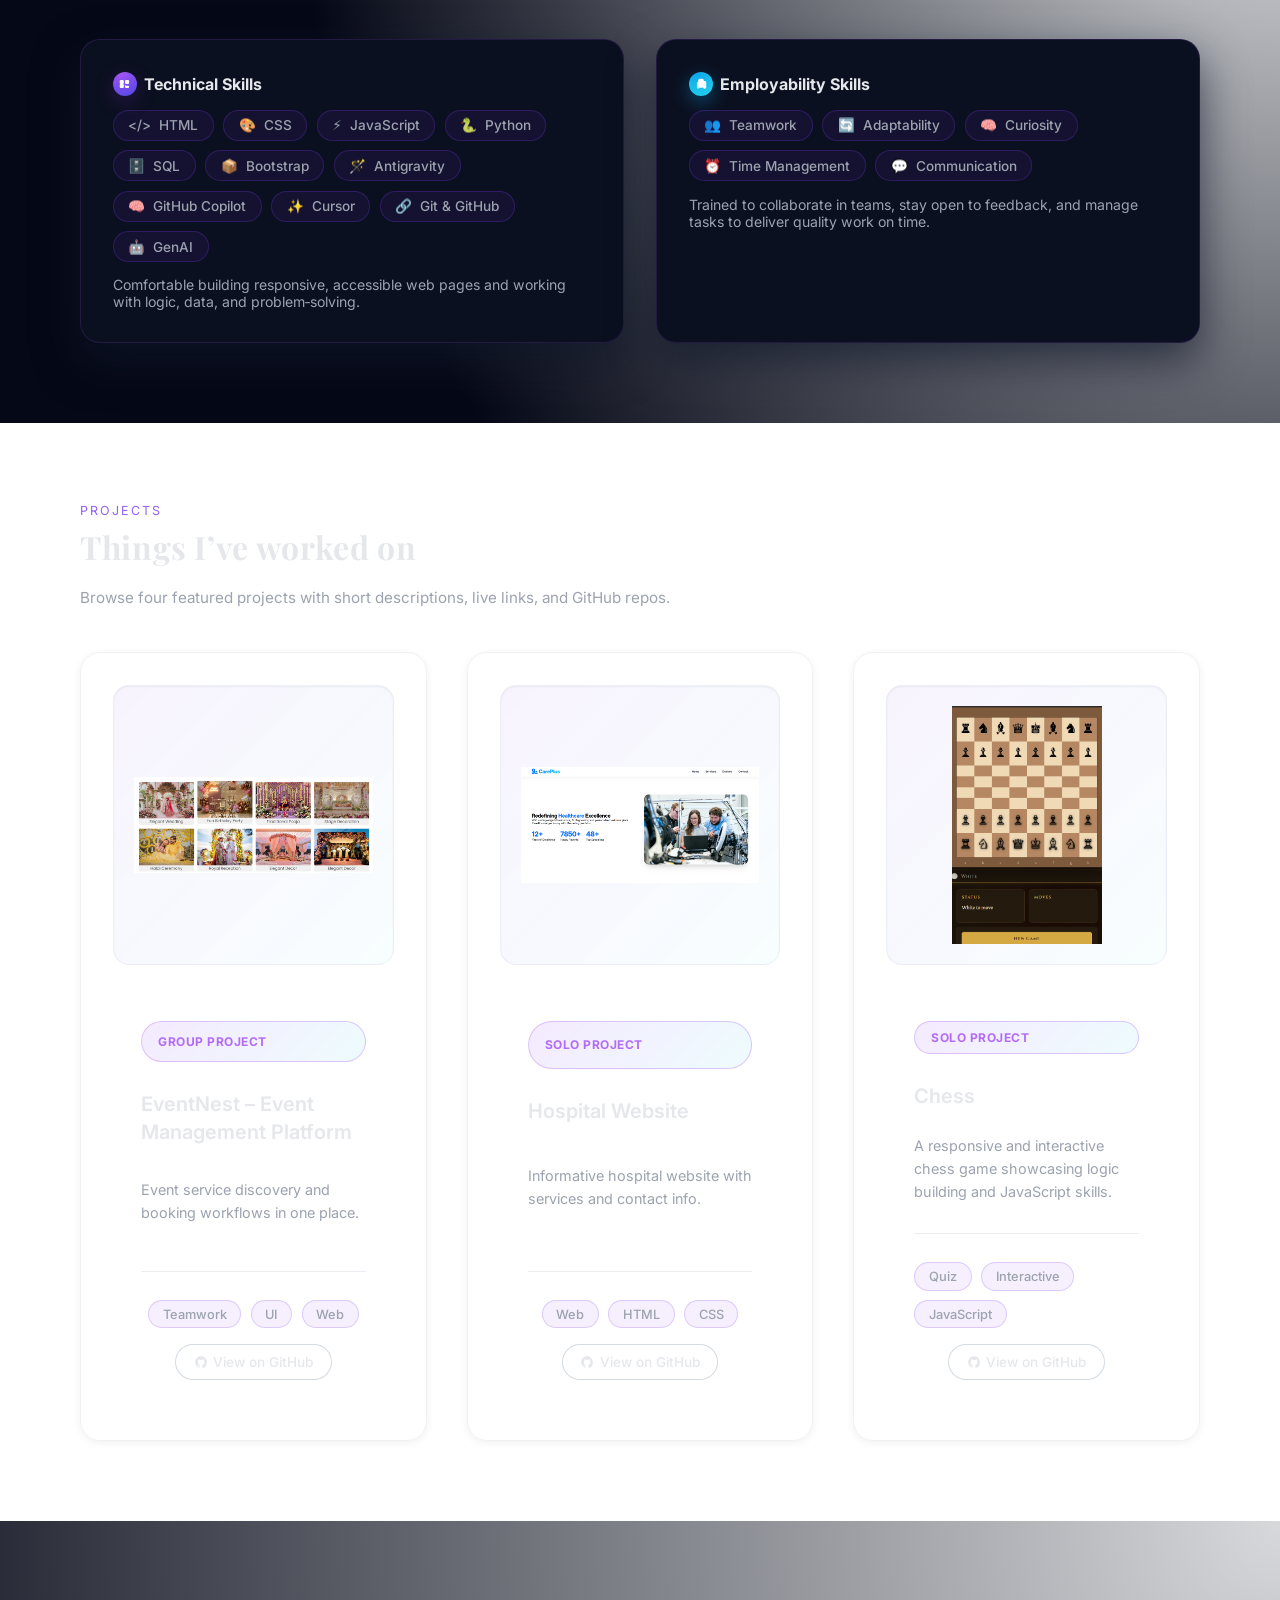
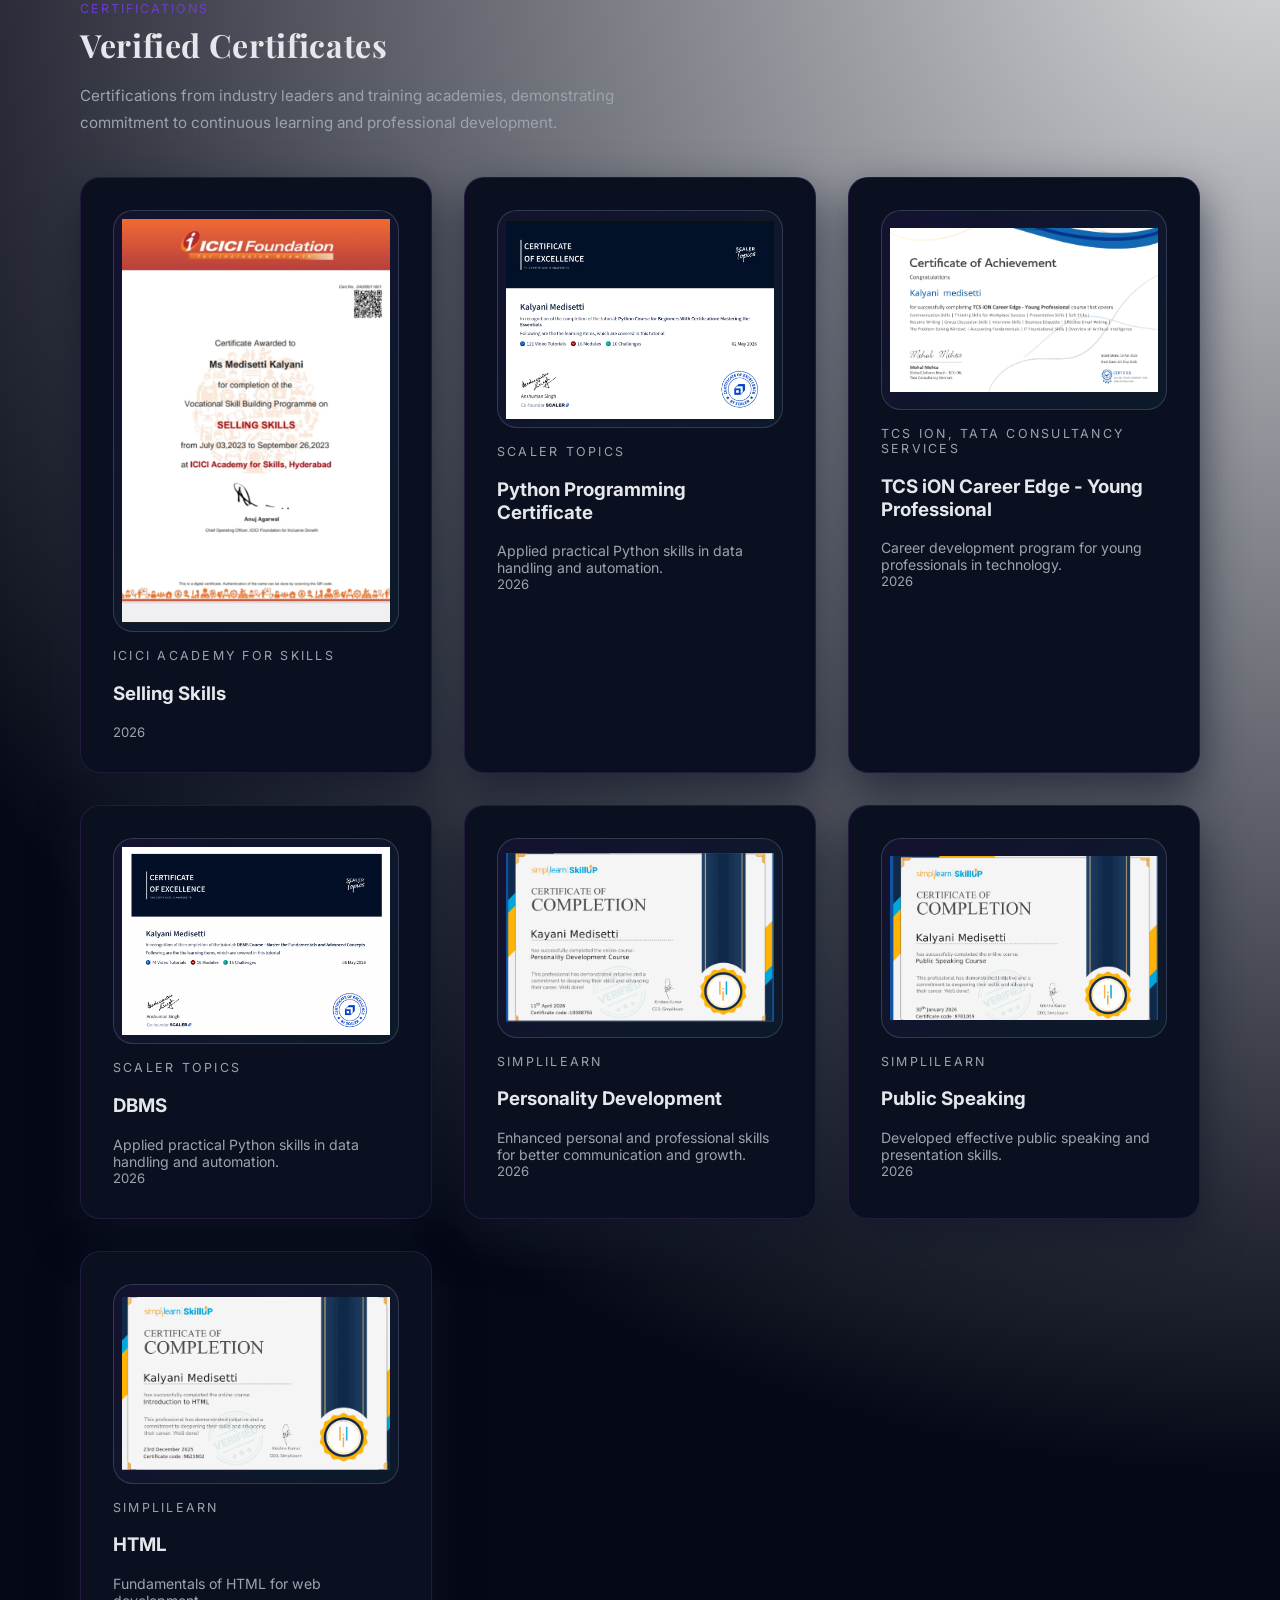
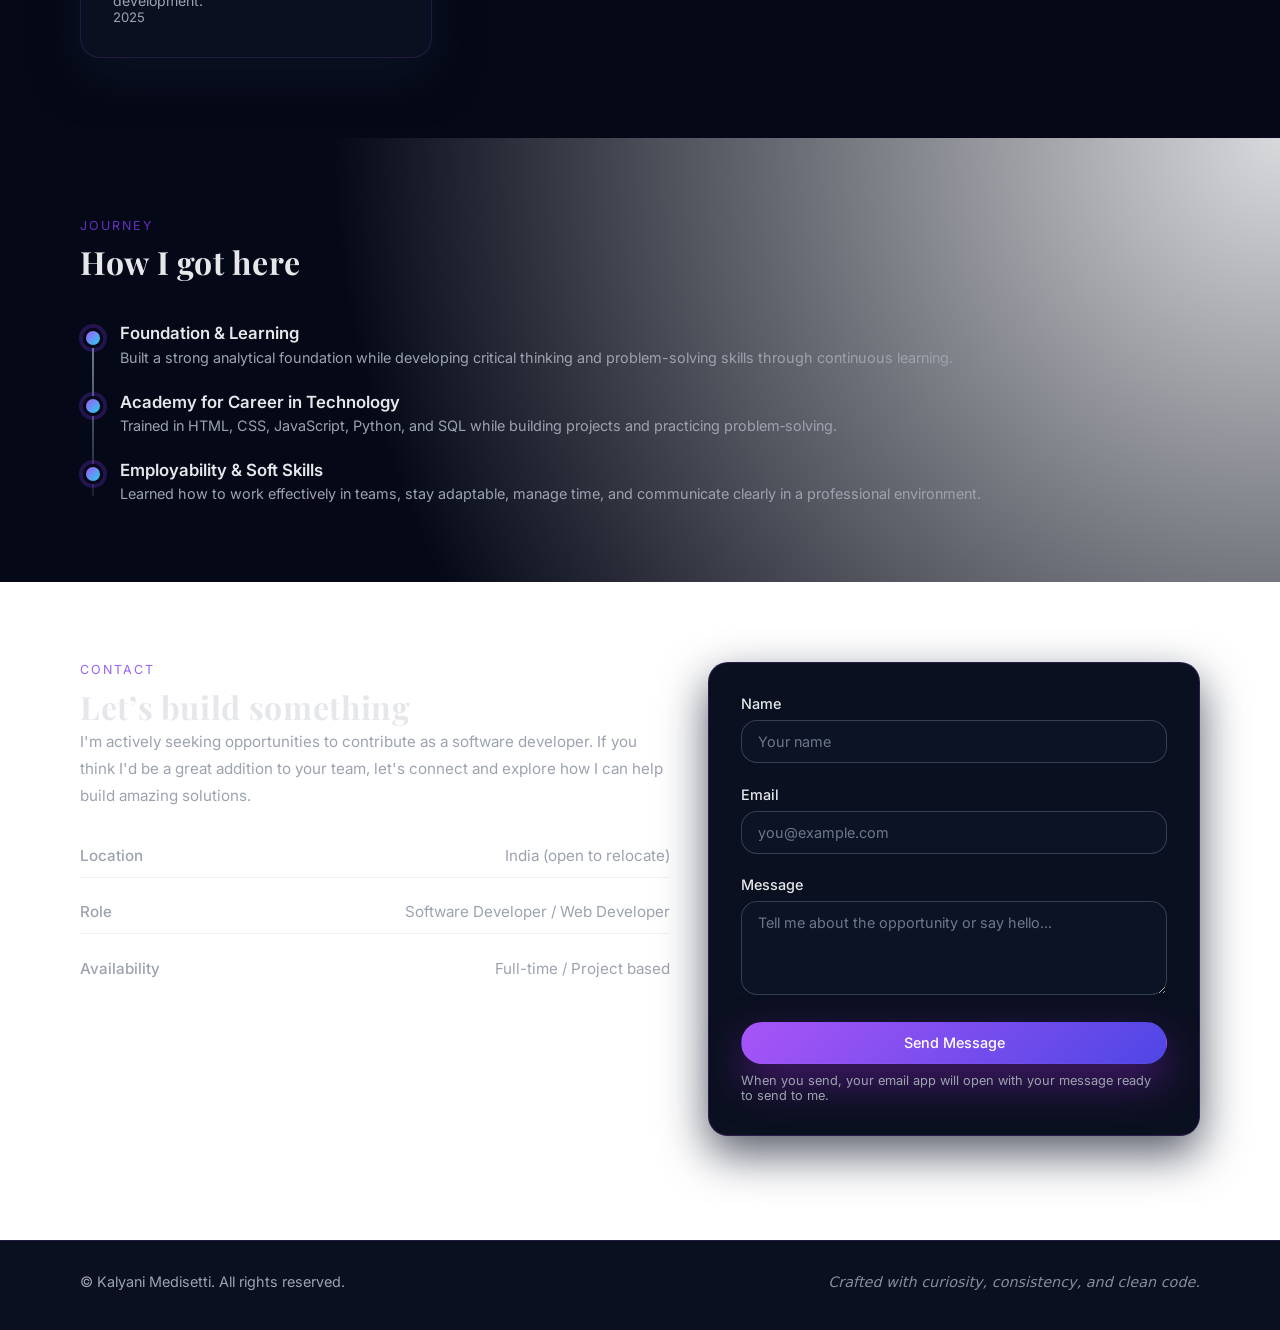
==== commit 5ccd621f: "update" ====
--- a/index.html
+++ b/index.html
@@ -6,7 +6,7 @@
     <title>Kalyani Medisetti | Portfolio</title>
     <meta
       name="description"
-      content="Portfolio of Kalyani Medisetti, B.Com (Computer Applications) graduate and aspiring software developer skilled in HTML, CSS, JavaScript, Python, and SQL."
+      content="Portfolio of Kalyani Medisetti, Full-Stack Developer skilled in HTML, CSS, JavaScript, Python, SQL, and modern web technologies."
     />
     <link rel="preconnect" href="https://fonts.googleapis.com" />
     <link rel="preconnect" href="https://fonts.gstatic.com" crossorigin />
@@ -49,19 +49,17 @@
       <section class="hero" aria-labelledby="hero-title">
         <div class="container hero__inner">
           <div class="hero__content">
-            <p class="hero__eyebrow">Aspiring Software Developer</p>
+            <p class="hero__eyebrow">Full-Stack Developer</p>
             <h1 id="hero-title">
               Hi, I’m <span class="accent">Kalyani&nbsp;Medisetti</span>.
             </h1>
             <p class="hero__subtitle">
-              B.Com (Computer Applications) graduate
-              Aspiring Web developer with a strong foundation in
-              modern web technologies and a passion for solving real-world
-              problems through clean, user‑focused design and development.
+            Passionate Full-Stack Developer crafting elegant, user-focused web applications. I combine strong analytical thinking and problem-solving with expertise in modern web technologies to build solutions that matter.
             </p>
             <div class="hero__actions">
               <a href="#projects" class="btn btn--primary">View My Work</a>
               <a href="#contact" class="btn btn--ghost">Let’s Connect</a>
+              <a href="KalyaniMedisetti_resume.pdf" class="btn btn--ghost" download>Download CV</a>
             </div>
             <div class="hero__meta">
               <div>
@@ -75,7 +73,7 @@
                   </span>
                   Tech Stack
                 </h3>
-                <p>HTML · CSS · JavaScript · Python · SQL • Git & GitHub • GenAI</p>
+                <p>HTML · CSS · JavaScript · Python · SQL · Bootstrap · Antigravity · GitHub Copilot · Cursor · Git & GitHub · GenAI</p>
               </div>
               <div>
                 <h3>
@@ -130,7 +128,7 @@
                 </div>
                 <h3>Kalyani Medisetti</h3>
                 <p class="about__intro-text">
-                  I'm a <strong>B.Com (Computer Applications) graduate</strong> who transformed curiosity into a career in technology. With a solid foundation in business and commerce, I decided to dive into web development and software engineering.
+                  <!-- I'm a <strong>B.Com (Computer Applications) graduate</strong> who transformed curiosity into a career in technology. With a solid foundation in business and commerce, I decided to dive into web development and software engineering. -->
                 </p>
                 <div class="about__card-badge">
                   <span class="badge-icon">🎓</span>
@@ -210,7 +208,11 @@
                 <li><span class="chip-icon">⚡</span> JavaScript</li>
                 <li><span class="chip-icon">🐍</span> Python</li>
                 <li><span class="chip-icon">🗄️</span> SQL</li>
-                <li><span class="chip-icon"></span> Git & Github</li>
+                <li><span class="chip-icon">📦</span> Bootstrap</li>
+                <li><span class="chip-icon">🪄</span> Antigravity</li>
+                <li><span class="chip-icon">🧠</span> GitHub Copilot</li>
+                <li><span class="chip-icon">✨</span> Cursor</li>
+                <li><span class="chip-icon">🔗</span> Git & GitHub</li>
                 <li><span class="chip-icon">🤖</span> GenAI</li>
               </ul>
               <p class="card__note">
@@ -274,7 +276,7 @@
             <p class="section__eyebrow">Certifications</p>
             <h2 id="certifications-title">Verified Certificates</h2>
             <p class="section__description">
-              Each certificate includes a short summary and image preview. Replace the image URLs in script.js with your own certificate photo links.
+              Certifications from industry leaders and training academies, demonstrating commitment to continuous learning and professional development.
             </p>
           </div>
           <div id="certificate-list" class="certifications__grid">
@@ -297,10 +299,9 @@
             <li class="timeline__item">
               <div class="timeline__marker"></div>
               <div class="timeline__content">
-                <h3>B.Com (Computer Applications)</h3>
+                <h3>Foundation & Learning</h3>
                 <p>
-                  Completed my graduation with a strong base in computer
-                  concepts along with commerce subjects.
+                  Built a strong analytical foundation while developing critical thinking and problem-solving skills through continuous learning.
                 </p>
               </div>
             </li>
@@ -341,14 +342,12 @@
               <h2 id="contact-title">Let’s build something</h2>
             </div>
             <p class="contact__text">
-              I’m actively looking for opportunities as a
-              <strong>fresher software developer</strong> or
-              <strong>trainee</strong>. If you feel I might be a good fit for
-              your team, I’d be happy to connect and learn more.
+              I'm actively seeking opportunities to contribute as a software developer. If you think I'd be a great addition to your team, let's connect and explore how I can help build amazing solutions.
             </p>
             <ul class="contact__summary">
               <li><span>Location</span><span>India (open to relocate)</span></li>
-              <li><span>Role</span><span>Entry‑level / Fresher</span></li>
+              <li><span>Role</span><span>Software Developer / Web Developer</span></li>
+              <li><span>Availability</span><span>Full-time / Project based</span></li>
             </ul>
           </div>
           <form id="contact-form" class="contact__form" autocomplete="on">
--- a/styles.css
+++ b/styles.css
@@ -92,17 +92,16 @@
 }
 
 .logo {
-  width: 40px;
-  height: 40px;
-  border-radius: 14px;
-  background: radial-gradient(circle at 20% 20%, #a855f7, #4f46e5);
-  display: grid;
-  place-items: center;
   font-weight: 700;
   letter-spacing: 0.08em;
-  font-size: 0.9rem;
+  font-size: 1.2rem;
   color: #f9fafb;
-  box-shadow: 0 10px 30px rgba(88, 28, 135, 0.8);
+  text-shadow: 0 0 10px rgba(168, 85, 247, 0.5);
+  transition: text-shadow 0.3s ease;
+}
+
+.logo:hover {
+  text-shadow: 0 0 20px rgba(168, 85, 247, 0.8);
 }
 
 .nav {
@@ -361,6 +360,20 @@
   --btn-border: transparent;
   box-shadow: 0 18px 40px rgba(88, 28, 135, 0.75);
   color: #fff;
+}
+
+.btn--glow {
+  box-shadow: 0 0 20px rgba(168, 85, 247, 0.8), 0 18px 40px rgba(88, 28, 135, 0.75);
+  animation: glow 2s ease-in-out infinite alternate;
+}
+
+@keyframes glow {
+  from {
+    box-shadow: 0 0 20px rgba(168, 85, 247, 0.8), 0 18px 40px rgba(88, 28, 135, 0.75);
+  }
+  to {
+    box-shadow: 0 0 30px rgba(168, 85, 247, 1), 0 18px 50px rgba(88, 28, 135, 0.9);
+  }
 }
 
 .btn--ghost {
@@ -724,11 +737,18 @@
 }
 
 .card {
-  padding: 1.5rem 1.7rem;
+  padding: 2rem;
   border-radius: var(--radius-lg);
-  border: 1px solid var(--border-subtle);
+  border: 1px solid rgba(168, 85, 247, 0.15);
   background: var(--bg-elevated);
   box-shadow: var(--shadow-soft);
+  transition: all 0.3s ease;
+}
+
+.card:hover {
+  transform: translateY(-4px);
+  border-color: rgba(168, 85, 247, 0.3);
+  box-shadow: 0 12px 32px rgba(124, 58, 237, 0.15), 0 0 20px rgba(168, 85, 247, 0.1);
 }
 
 .skills__card h3 {
@@ -771,14 +791,23 @@
 }
 
 .chip-list li {
-  padding: 0.32rem 0.8rem;
+  padding: 0.4rem 0.9rem;
   border-radius: 999px;
-  border: 1px solid rgba(148, 163, 184, 0.5);
-  background: rgba(15, 23, 42, 0.85);
-  font-size: 0.8rem;
+  border: 1px solid rgba(124, 58, 237, 0.25);
+  background: rgba(124, 58, 237, 0.08);
+  font-size: 0.85rem;
+  font-weight: 500;
   display: flex;
   align-items: center;
   gap: 0.5rem;
+  transition: all 0.2s ease;
+  color: var(--text-soft);
+}
+
+.chip-list li:hover {
+  background: rgba(124, 58, 237, 0.15);
+  border-color: rgba(124, 58, 237, 0.4);
+  color: #e5e7eb;
 }
 
 .card__note {
@@ -789,36 +818,54 @@
 
 .projects__grid {
   display: grid;
-  grid-template-columns: repeat(3, minmax(0, 1fr));
-  gap: 2rem;
+  grid-template-columns: repeat(auto-fit, minmax(320px, 1fr));
+  gap: 2.5rem;
   overflow: visible;
 }
 
-@media (min-width: 1200px) {
+@media (max-width: 768px) {
   .projects__grid {
-    grid-template-columns: repeat(3, minmax(0, 1fr));
+    grid-template-columns: 1fr;
+    gap: 2rem;
   }
 }
 
 .project {
   position: relative;
-  overflow: visible;
-  cursor: default;
-  transition: transform 0.18s ease, box-shadow 0.18s ease,
-    border-color 0.18s ease;
+  overflow: hidden;
+  cursor: pointer;
+  border-radius: 1.5rem;
+  border: 1px solid rgba(148, 163, 184, 0.15);
+  background: var(--bg-secondary);
+  transition: all 0.3s cubic-bezier(0.34, 1.56, 0.64, 1);
   z-index: 0;
+  display: flex;
+  flex-direction: column;
+  height: 100%;
+  box-shadow: 0 2px 8px rgba(0, 0, 0, 0.06);
+}
+
+.project:hover {
+  transform: translateY(-8px);
+  border-color: rgba(168, 85, 247, 0.4);
+  box-shadow: 0 12px 32px rgba(124, 58, 237, 0.15), 0 4px 12px rgba(0, 0, 0, 0.1);
 }
 
 .project__content {
   display: grid;
-  gap: 0.85rem;
+  gap: 1rem;
+  padding: 1.75rem;
+  flex: 1;
+  display: flex;
+  flex-direction: column;
 }
 
 .project__subtitle {
   margin: 0;
   color: var(--text-soft);
-  font-size: 0.92rem;
-  line-height: 1.5;
+  font-size: 0.95rem;
+  line-height: 1.6;
+  flex: 1;
 }
 
 .projects__grid > .project {
@@ -827,15 +874,17 @@
 
 .project__image-wrapper {
   overflow: hidden;
-  border-radius: 1.25rem;
-  margin-bottom: 1rem;
+  border-radius: 1rem;
+  margin-bottom: 1.75rem;
   position: relative;
-  min-height: 180px;
-  background: linear-gradient(135deg, rgba(124, 58, 237, 0.08), rgba(34, 211, 238, 0.05));
-  border: 1px solid rgba(148, 163, 184, 0.25);
+  min-height: 280px;
+  aspect-ratio: 16 / 10;
+  background: linear-gradient(135deg, rgba(124, 58, 237, 0.06), rgba(34, 211, 238, 0.03));
+  border: 1px solid rgba(148, 163, 184, 0.12);
   display: flex;
   align-items: center;
   justify-content: center;
+  box-shadow: inset 0 1px 2px rgba(0, 0, 0, 0.05);
 }
 
 .project__image {
@@ -844,14 +893,15 @@
   object-fit: contain;
   object-position: center;
   display: block;
-  border-radius: 1.25rem;
-  transition: transform 0.3s ease;
-  padding: 0.5rem;
-  image-rendering: crisp-edges;
+  border-radius: 1rem;
+  transition: transform 0.4s cubic-bezier(0.34, 1.56, 0.64, 1), filter 0.3s ease;
+  image-rendering: high-quality;
+  padding: 1.25rem;
 }
 
 .project:hover .project__image {
   transform: scale(1.05);
+  filter: brightness(1.08);
 }
 
 .project__content {
@@ -965,6 +1015,130 @@
 .certificate__meta span {
   font-size: 0.82rem;
   color: var(--text-soft);
+}
+
+.resume__layout {
+  display: grid;
+  grid-template-columns: minmax(260px, 1fr) minmax(360px, 1.4fr);
+  gap: 2rem;
+  align-items: start;
+}
+
+.resume__summary,
+.resume__panel {
+  display: flex;
+  flex-direction: column;
+  gap: 1.5rem;
+  padding: 2rem;
+  border-radius: var(--radius-lg);
+  background: var(--bg-elevated);
+  border: 1px solid rgba(148, 163, 184, 0.12);
+  box-shadow: var(--shadow-soft);
+}
+
+.resume__summary-info h3 {
+  margin: 0.75rem 0 0.75rem;
+  font-size: clamp(1.4rem, 2vw, 1.8rem);
+}
+
+.resume__label {
+  display: inline-flex;
+  align-items: center;
+  gap: 0.5rem;
+  font-size: 0.85rem;
+  text-transform: uppercase;
+  letter-spacing: 0.16em;
+  color: var(--accent);
+}
+
+.resume__highlights {
+  display: grid;
+  gap: 1rem;
+}
+
+.resume__highlight {
+  padding: 1rem;
+  border-radius: 1rem;
+  background: rgba(124, 58, 237, 0.06);
+  border: 1px solid rgba(124, 58, 237, 0.15);
+}
+
+.resume__highlight strong {
+  display: block;
+  margin-bottom: 0.35rem;
+}
+
+.resume__summary-actions {
+  margin-top: auto;
+}
+
+.resume__actions {
+  display: flex;
+  gap: 1rem;
+  justify-content: flex-start;
+  flex-wrap: wrap;
+}
+
+.resume__actions--split {
+  justify-content: flex-start;
+}
+
+.resume__viewer {
+  border-radius: var(--radius-lg);
+  overflow: hidden;
+  border: 1px solid var(--border-subtle);
+  background: var(--bg-elevated);
+  box-shadow: var(--shadow-soft);
+}
+
+.resume__viewer embed,
+.resume__viewer object {
+  width: 100%;
+  height: 600px;
+  border: none;
+}
+
+.resume__upload {
+  display: flex;
+  flex-direction: column;
+  gap: 0.75rem;
+}
+
+.file-upload {
+  display: inline-flex;
+  align-items: center;
+  justify-content: center;
+  gap: 0.6rem;
+  padding: 0.95rem 1.2rem;
+  border-radius: 999px;
+  border: 1px solid var(--border-subtle);
+  background: var(--bg);
+  color: var(--text);
+  cursor: pointer;
+  transition: background 0.2s ease, border-color 0.2s ease, transform 0.2s ease;
+}
+
+.file-upload:hover,
+.file-upload:focus-within {
+  background: rgba(124, 58, 237, 0.08);
+  border-color: rgba(124, 58, 237, 0.35);
+  transform: translateY(-1px);
+}
+
+.file-upload input {
+  display: none;
+}
+
+.resume__hint {
+  color: var(--text-soft);
+  font-size: 0.95rem;
+  line-height: 1.7;
+}
+
+@media (max-width: 900px) {
+  .resume__layout {
+    grid-template-columns: 1fr;
+  }
 }
 
 .project {
@@ -1015,21 +1189,23 @@
   display: inline-flex;
   align-items: center;
   gap: 0.45rem;
-  padding: 0.4rem 0.85rem;
+  padding: 0.5rem 1rem;
   border-radius: 999px;
-  background: linear-gradient(135deg, rgba(168, 85, 247, 0.15), rgba(34, 211, 238, 0.1));
-  border: 1px solid rgba(168, 85, 247, 0.4);
-  font-size: 0.76rem;
-  font-weight: 500;
-  color: var(--text-soft);
-  margin-bottom: 0.75rem;
+  background: linear-gradient(135deg, rgba(168, 85, 247, 0.12), rgba(34, 211, 238, 0.08));
+  border: 1px solid rgba(168, 85, 247, 0.3);
+  font-size: 0.75rem;
+  font-weight: 700;
+  text-transform: uppercase;
+  letter-spacing: 0.5px;
+  color: rgba(168, 85, 247, 0.85);
+  margin-bottom: 0.85rem;
   transition: all 0.2s ease;
 }
 
 .project:hover .project__badge {
-  background: linear-gradient(135deg, rgba(168, 85, 247, 0.25), rgba(34, 211, 238, 0.15));
-  border-color: rgba(168, 85, 247, 0.6);
-  color: #e5e7eb;
+  background: linear-gradient(135deg, rgba(168, 85, 247, 0.2), rgba(34, 211, 238, 0.12));
+  border-color: rgba(168, 85, 247, 0.5);
+  color: rgba(168, 85, 247, 1);
 }
 
 .project__badge-icon {
@@ -1039,8 +1215,16 @@
 }
 
 .project__title {
-  margin: 0 0 0.4rem;
-  font-size: 1.1rem;
+  margin: 0 0 0.6rem;
+  font-size: 1.25rem;
+  font-weight: 600;
+  line-height: 1.4;
+  color: var(--text-primary);
+  transition: color 0.3s ease;
+}
+
+.project:hover .project__title {
+  color: rgba(168, 85, 247, 0.9);
 }
 
 .project__subtitle {
@@ -1061,12 +1245,12 @@
 .project__meta {
   display: flex;
   flex-wrap: wrap;
-  gap: 0.9rem;
+  gap: 1rem;
   align-items: center;
   justify-content: space-between;
-  border-top: 1px dashed rgba(148, 163, 184, 0.5);
-  padding-top: 0.9rem;
-  margin-top: 0.4rem;
+  border-top: 1px solid rgba(148, 163, 184, 0.2);
+  padding-top: 1.25rem;
+  margin-top: auto;
 }
 
 .project__actions {
@@ -1084,23 +1268,25 @@
 .project__tags {
   display: flex;
   flex-wrap: wrap;
-  gap: 0.5rem;
-  font-size: 0.78rem;
+  gap: 0.6rem;
+  font-size: 0.8rem;
+  margin-top: 0.5rem;
 }
 
 .project__tags span {
-  padding: 0.3rem 0.75rem;
+  padding: 0.35rem 0.85rem;
   border-radius: 999px;
-  background: linear-gradient(135deg, rgba(124, 58, 237, 0.1), rgba(34, 211, 238, 0.08));
-  border: 1px solid rgba(148, 163, 184, 0.4);
-  color: var(--text-soft);
+  background: rgba(124, 58, 237, 0.08);
+  border: 1px solid rgba(124, 58, 237, 0.2);
+  color: var(--text-soft);
+  font-weight: 500;
   transition: all 0.2s ease;
 }
 
 .project:hover .project__tags span {
-  background: linear-gradient(135deg, rgba(124, 58, 237, 0.15), rgba(34, 211, 238, 0.12));
-  border-color: rgba(148, 163, 184, 0.6);
-  color: #e5e7eb;
+  background: rgba(124, 58, 237, 0.12);
+  border-color: rgba(124, 58, 237, 0.35);
+  color: rgba(168, 85, 247, 0.9);
 }
 
 .project__role {
@@ -1115,8 +1301,9 @@
 }
 
 .btn--sm {
-  padding: 0.45rem 1rem;
-  font-size: 0.8rem;
+  padding: 0.55rem 1.1rem;
+  font-size: 0.85rem;
+  font-weight: 500;
 }
 
 .btn--icon {
@@ -1164,17 +1351,19 @@
   position: absolute;
   left: 3px;
   top: 0.28rem;
-  width: 18px;
-  height: 18px;
+  width: 20px;
+  height: 20px;
   border-radius: 999px;
-  border: 2px solid #020617;
-  background: radial-gradient(circle at 30% 20%, #a855f7, #22d3ee);
-  box-shadow: 0 0 0 3px rgba(124, 58, 237, 0.3);
+  border: 3px solid #050816;
+  background: linear-gradient(135deg, #a855f7, #22d3ee);
+  box-shadow: 0 0 0 4px rgba(124, 58, 237, 0.25);
 }
 
 .timeline__content h3 {
-  margin: 0 0 0.25rem;
-  font-size: 0.98rem;
+  margin: 0 0 0.35rem;
+  font-size: 1.05rem;
+  font-weight: 600;
+  color: #e5e7eb;
 }
 
 .timeline__content p {
@@ -1203,67 +1392,77 @@
 
 .contact__summary {
   list-style: none;
-  margin: 0;
+  margin: 1.5rem 0 0;
   padding: 0;
-  display: grid;
-  gap: 0.5rem;
-  font-size: 0.9rem;
+  display: flex;
+  flex-direction: column;
+  gap: 0.8rem;
+  font-size: 0.95rem;
 }
 
 .contact__summary li {
   display: flex;
   justify-content: space-between;
-  gap: 1.5rem;
-  color: var(--text-soft);
+  gap: 2rem;
+  padding: 0.75rem 0;
+  border-bottom: 1px solid rgba(148, 163, 184, 0.15);
+  color: var(--text-soft);
+}
+
+.contact__summary li:last-child {
+  border-bottom: none;
 }
 
 .contact__summary span:first-child {
-  color: #e5e7eb;
+  color: var(--text-soft);
+  font-weight: 500;
 }
 
 .contact__form {
-  padding: 1.5rem 1.6rem;
+  padding: 2rem;
   border-radius: var(--radius-lg);
-  border: 1px solid var(--border-subtle);
+  border: 1px solid rgba(168, 85, 247, 0.2);
   background: var(--bg-elevated);
   box-shadow: var(--shadow-soft);
 }
 
 .form__group {
-  margin-bottom: 0.9rem;
+  margin-bottom: 1.4rem;
 }
 
 .form__group label {
   display: block;
-  margin-bottom: 0.3rem;
-  font-size: 0.85rem;
+  margin-bottom: 0.5rem;
+  font-size: 0.9rem;
+  font-weight: 500;
   color: #e5e7eb;
 }
 
 .form__group input,
 .form__group textarea {
   width: 100%;
-  border-radius: 0.9rem;
-  border: 1px solid rgba(148, 163, 184, 0.7);
-  background: rgba(15, 23, 42, 0.9);
-  padding: 0.6rem 0.8rem;
+  border-radius: 1rem;
+  border: 1px solid rgba(148, 163, 184, 0.3);
+  background: rgba(15, 23, 42, 0.5);
+  padding: 0.75rem 1rem;
   color: #e5e7eb;
-  font-size: 0.88rem;
+  font-size: 0.9rem;
   outline: none;
-  transition: border-color 0.18s ease, box-shadow 0.18s ease,
-    background 0.18s ease;
+  transition: border-color 0.2s ease, box-shadow 0.2s ease,
+    background 0.2s ease;
   resize: vertical;
 }
 
 .form__group input::placeholder,
 .form__group textarea::placeholder {
-  color: rgba(148, 163, 184, 0.9);
+  color: rgba(148, 163, 184, 0.7);
 }
 
 .form__group input:focus,
 .form__group textarea:focus {
   border-color: #a855f7;
-  box-shadow: 0 0 0 1px rgba(168, 85, 247, 0.4);
+  background: rgba(15, 23, 42, 0.8);
+  box-shadow: 0 0 0 2px rgba(168, 85, 247, 0.2);
 }
 
 .form__note {
@@ -1273,22 +1472,29 @@
 }
 
 .footer {
-  border-top: 1px solid rgba(148, 163, 184, 0.28);
-  padding-block: 1.4rem 1.6rem;
+  border-top: 1px solid rgba(168, 85, 247, 0.15);
+  padding-block: 2rem 2.5rem;
   background: var(--bg-elevated);
+  margin-top: 2rem;
 }
 
 .footer__inner {
   display: flex;
   align-items: center;
   justify-content: space-between;
-  gap: 1rem;
-  font-size: 0.85rem;
-  color: var(--text-soft);
+  gap: 2rem;
+  font-size: 0.9rem;
+  color: var(--text-soft);
+  flex-wrap: wrap;
+}
+
+.footer__inner p {
+  margin: 0;
 }
 
 .footer__note {
-  opacity: 0.9;
+  opacity: 0.85;
+  font-style: italic;
 }
 
 .modal {
